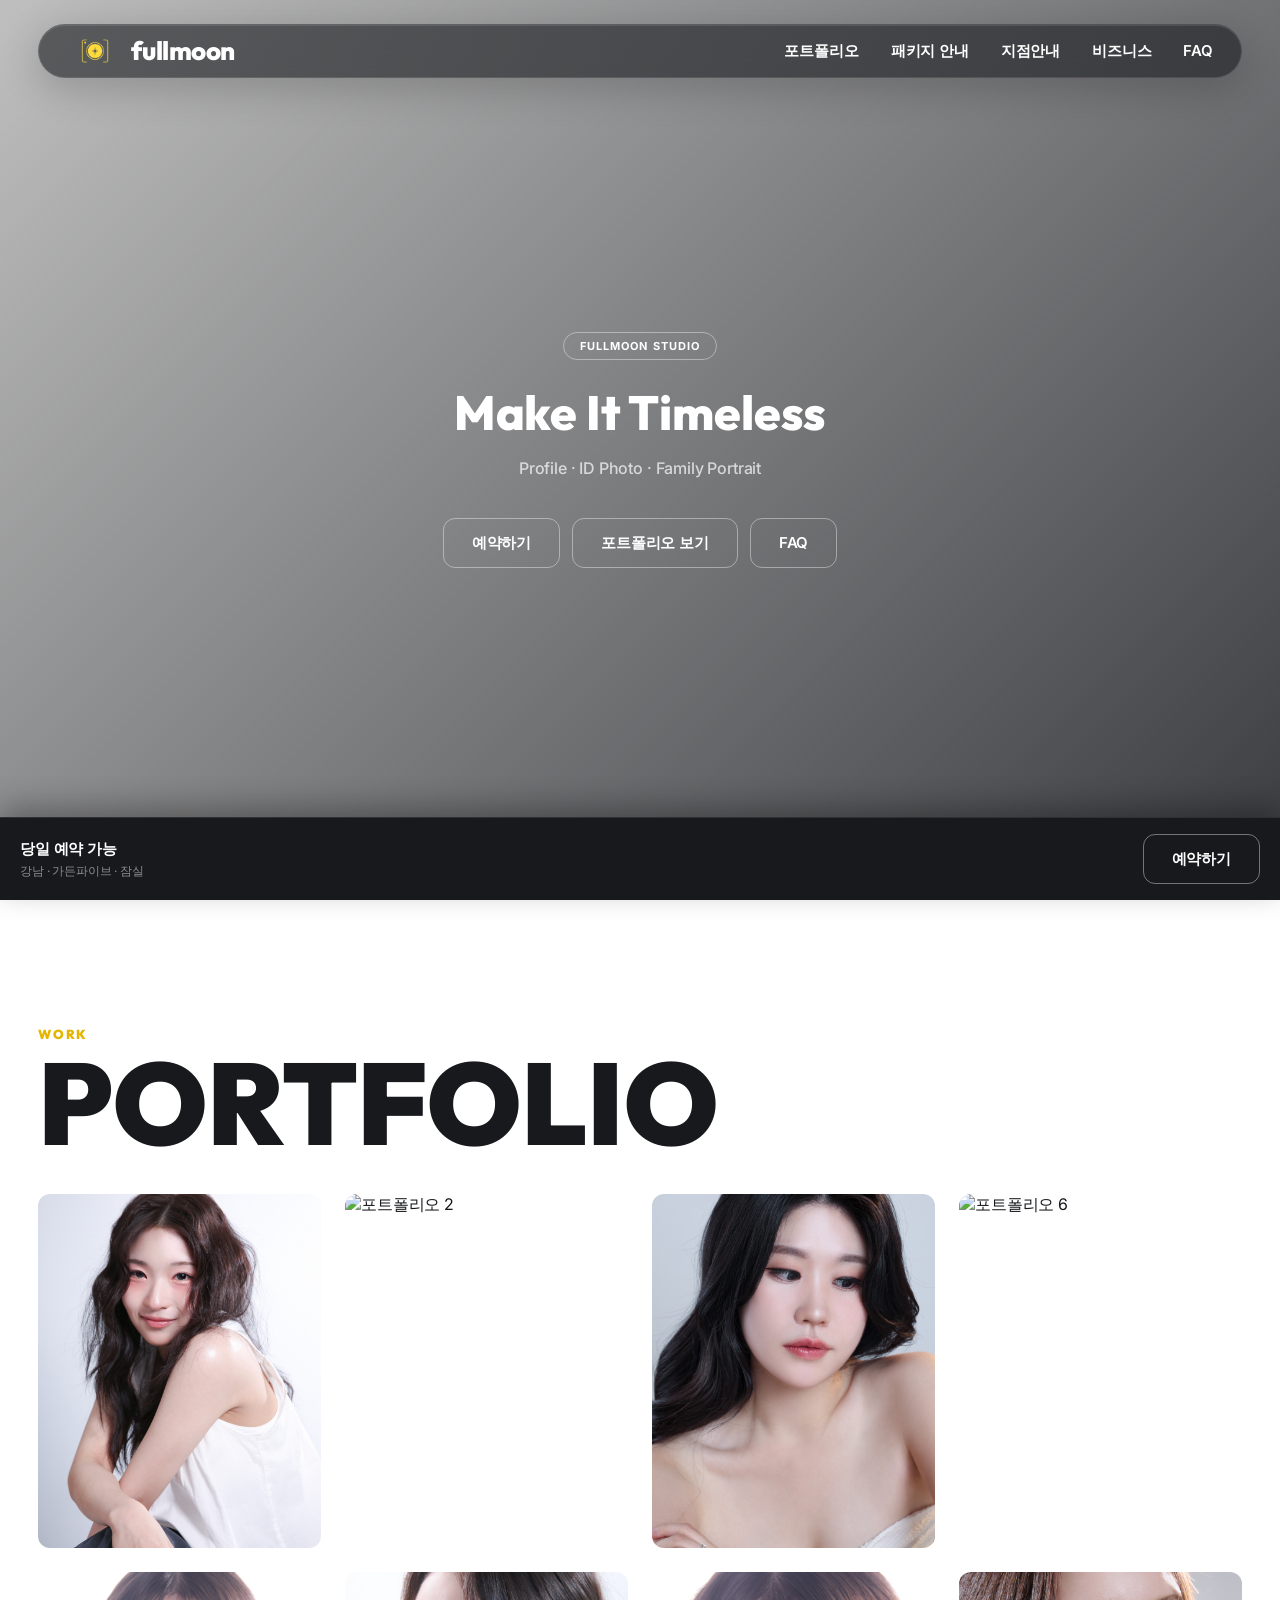
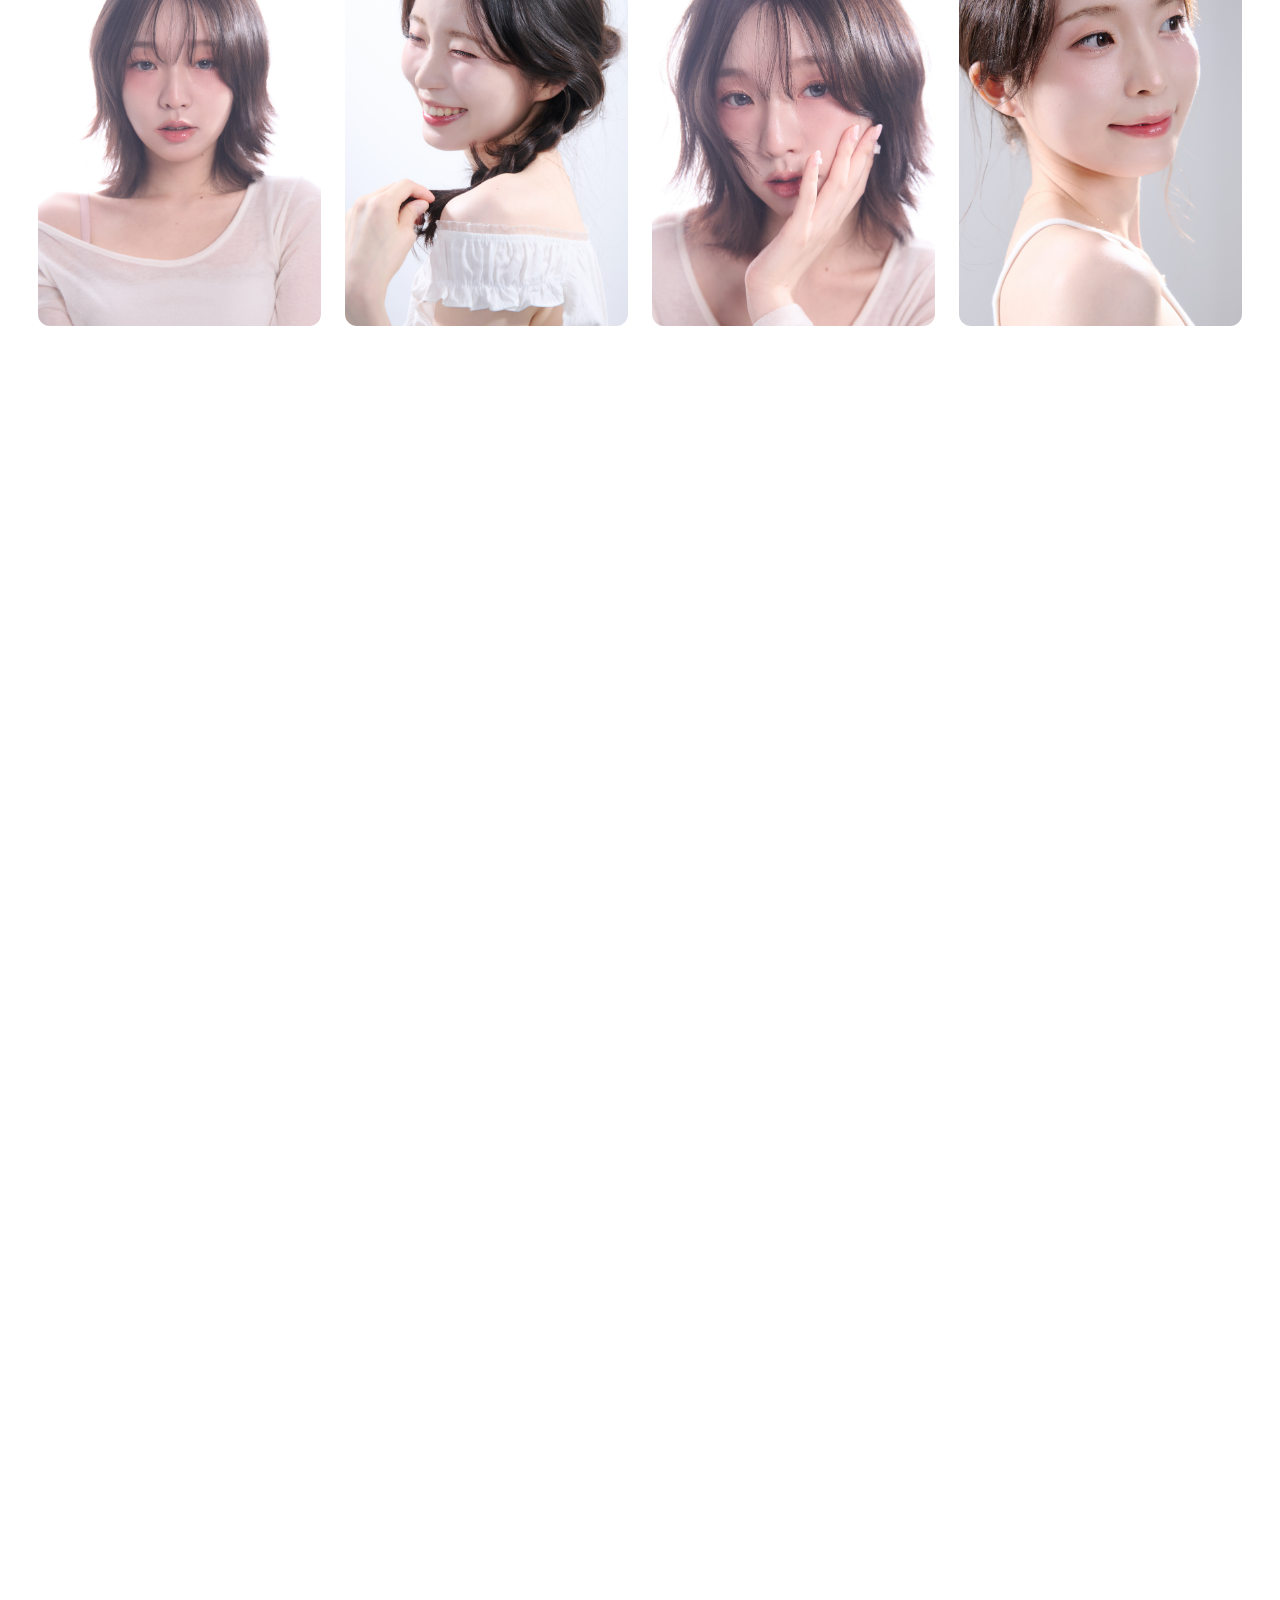
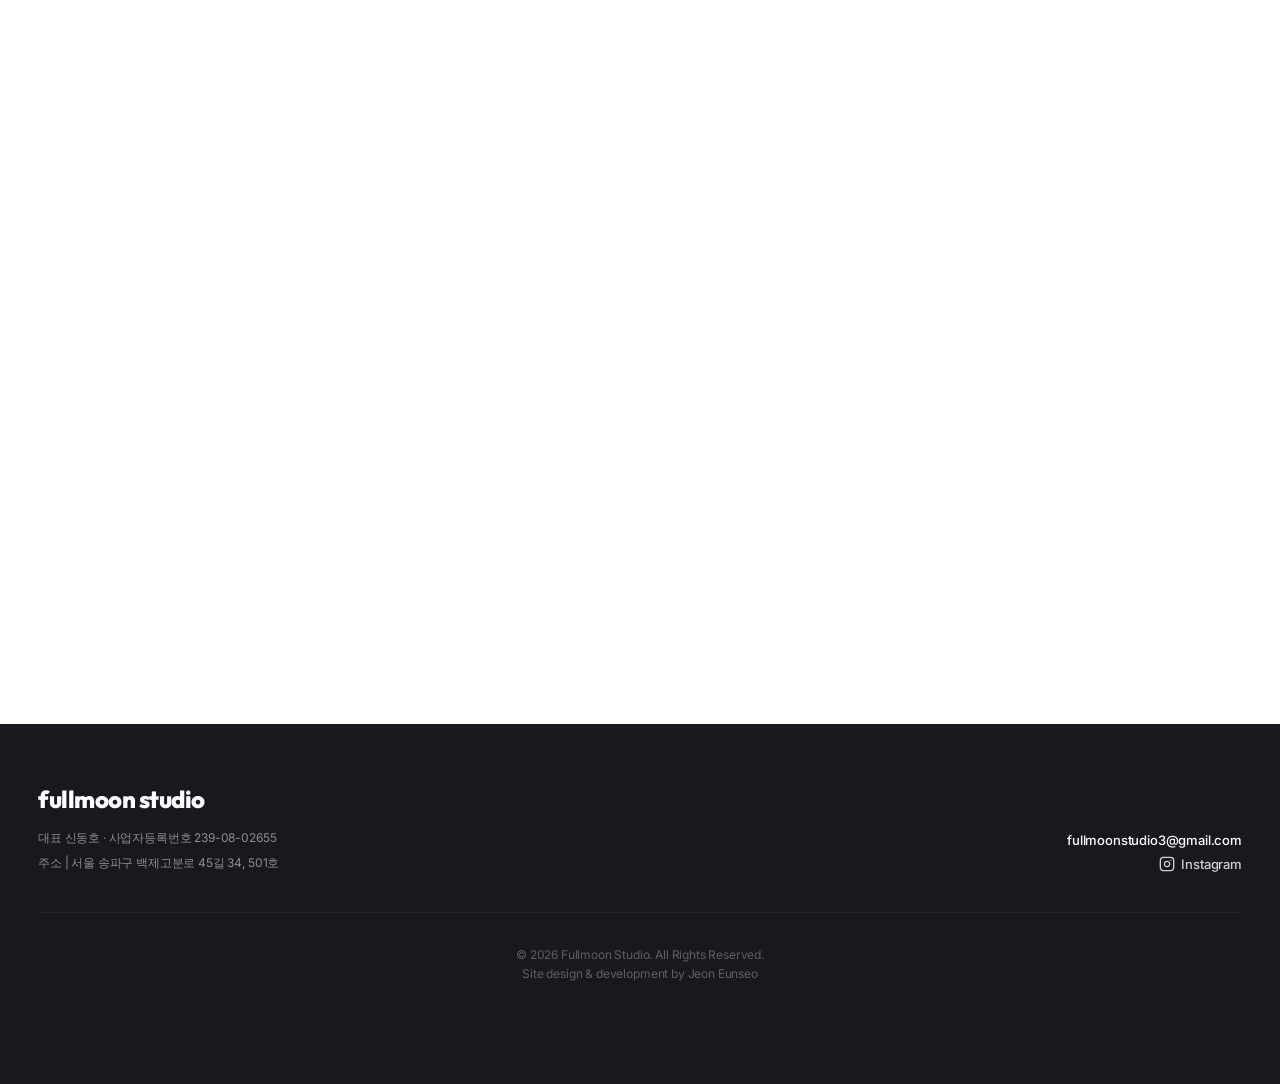
==== index.html @ bbfa7bc7 "Replace 5711 with 8644 in portfolio" ====
<!DOCTYPE html>
<html lang="ko">
<head>
  <meta charset="UTF-8">
  <meta name="viewport" content="width=device-width, initial-scale=1.0">
  <title>fullmoon studio</title>
  <meta name="description" content="프로필, 증명사진, 가족사진을 위한 fullmoon studio">
  <link rel="preconnect" href="https://fonts.googleapis.com">
  <link rel="preconnect" href="https://fonts.gstatic.com" crossorigin>
  <link href="https://fonts.googleapis.com/css2?family=Outfit:wght@300;500;800;900&family=Inter:wght@400;500;700&display=swap" rel="stylesheet">
  <link rel="preconnect" href="https://images.unsplash.com">
  <link rel="stylesheet" href="https://cdn.jsdelivr.net/npm/@tabler/icons-webfont@latest/tabler-icons.min.css">
  <link rel="stylesheet" href="styles.css">
</head>
<body>
  <header class="site-header">
    <div class="header-glass">
      <a class="logo" href="#top" aria-label="fullmoon studio 홈">
        <img class="site-logo-icon" src="logo.png" alt="Fullmoon Logo">
        fullmoon
      </a>
      <nav class="desktop-nav">
        <a href="#portfolio">포트폴리오</a>
        <a href="#packages">패키지 안내</a>
        <a href="#branches">지점안내</a>
        <a href="business.html">비즈니스</a>
        <a href="faq.html">FAQ</a>
      </nav>
      <button class="menu-button" type="button" aria-expanded="false" aria-controls="site-menu" data-menu-button>
        <span></span>
        <span></span>
      </button>
    </div>
    <nav class="mobile-menu" id="site-menu" data-menu>
      <a href="#portfolio">포트폴리오</a>
      <a href="#packages">패키지 안내</a>
      <a href="#branches">지점안내</a>
      <a href="business.html">비즈니스</a>
      <a href="faq.html">FAQ</a>
    </nav>
  </header>

  <main id="top">
    <section class="hero">
      <img src="hero.jpg" alt="풀문 스튜디오 대표 사진" class="hero-bg">
      <div class="hero-overlay"></div>
      <div class="hero-content fade-in">
        <span class="hero-badge">FULLMOON STUDIO</span>
        <h1 class="hero-title">Make It Timeless</h1>
        <p class="hero-subtitle">Profile · ID Photo · Family Portrait</p>
        <div class="hero-buttons">
          <a href="#branches" class="btn-outline">예약하기</a>
          <a href="#portfolio" class="btn-outline">포트폴리오 보기</a>
          <a href="faq.html" class="btn-outline">FAQ</a>
        </div>
      </div>
    </section>

    <section id="portfolio" class="portfolio-section">
      <div class="intro-row fade-in">
        <div>
          <p class="kicker">Work</p>
          <h2>PORTFOLIO</h2>
        </div>
      </div>
      <div class="portfolio-grid fade-in">
        <img src="8644.jpg" alt="포트폴리오 1">
        <img src="IMG_7878.JPG" alt="포트폴리오 2">
        <img src="IMG_7879.JPG" alt="포트폴리오 3">
        <img src="8171.jpg" alt="포트폴리오 6">
        <img src="8408.jpg" alt="포트폴리오 10">
        <img src="8346.jpg" alt="포트폴리오 8">
        <img src="8404.jpg" alt="포트폴리오 9">
        <img src="2612.jpg" alt="포트폴리오 7">
      </div>
    </section>

    <div id="packages" class="packages-wrapper">
      <div class="intro-row fade-in">
        <div>
          <p class="kicker">Service</p>
          <h2>PACKAGES</h2>
        </div>
      </div>

      <div class="pricing-editorial-grid">
        <!-- 증명·여권 -->
        <div class="pricing-card fade-in">
          <div class="pricing-info new-layout">
            <div class="pkg-icon">
              <i class="ti ti-id" style="font-size: 28px;"></i>
            </div>
            <div class="pricing-header">
              <h3>증명·여권</h3>
            </div>
            <p class="pricing-desc">촬영 · 셀렉 · 보정 · 출력<br>총 6장 제공</p>
            <div class="pkg-divider"></div>
            <ul class="pkg-features">
              <li><span class="pkg-feat-icon"><i class="ti ti-clock"></i></span>약 15분 소요</li>
              <li><span class="pkg-feat-icon"><i class="ti ti-photo"></i></span>6장 인화 포함</li>
              <li><span class="pkg-feat-icon"><i class="ti ti-clipboard-check"></i></span>규격 맞춤 출력</li>
            </ul>
            <div class="pricing-footer">
              <a href="#branches" class="btn-outline w-full">예약하기</a>
            </div>
          </div>
        </div>

        <!-- 프로필사진 (인기) -->
        <div class="pricing-card pricing-card--popular fade-in" style="transition-delay: 100ms;">
          <div class="pricing-info new-layout">
            <div class="pkg-icon">
              <i class="ti ti-user" style="font-size: 28px;"></i>
            </div>
            <div class="pricing-header">
              <h3>프로필사진</h3>
              <span class="badge-popular">인기</span>
            </div>
            <p class="pricing-desc">보정본 1컷<br>5×7 인화 1장 포함</p>
            <div class="pkg-divider"></div>
            <ul class="pkg-features">
              <li><span class="pkg-feat-icon"><i class="ti ti-sparkles"></i></span>전문 보정 포함</li>
              <li><span class="pkg-feat-icon"><i class="ti ti-photo"></i></span>5×7 인화 1장</li>
              <li><span class="pkg-feat-icon"><i class="ti ti-check"></i></span>직접 셀렉 가능</li>
            </ul>
            <div class="pricing-footer">
              <a href="#branches" class="btn-outline w-full">예약하기</a>
            </div>
          </div>
        </div>

        <!-- 가족사진 -->
        <div class="pricing-card fade-in" style="transition-delay: 200ms;">
          <div class="pricing-info new-layout">
            <div class="pkg-icon">
              <i class="ti ti-users" style="font-size: 28px;"></i>
            </div>
            <div class="pricing-header">
              <h3>가족사진</h3>
            </div>
            <p class="pricing-desc">자연스럽고 따뜻한 가족만의 순간<br>A2 이상 대형 출력은 전화로 문의해 주세요</p>
            <div class="pkg-divider"></div>
            <ul class="pkg-features">
              <li><span class="pkg-feat-icon"><i class="ti ti-photo"></i></span>보정본 1컷 제공</li>
              <li><span class="pkg-feat-icon"><i class="ti ti-maximize"></i></span>A2 이상 전화문의</li>
              <li><span class="pkg-feat-icon"><i class="ti ti-paw"></i></span>반려동물 동반촬영 가능</li>
            </ul>
            <div class="pricing-footer">
              <a href="#branches" class="btn-outline w-full">예약하기</a>
            </div>
          </div>
        </div>
      </div>
      <p class="packages-notice fade-in">자세한 가격은 예약 페이지에서 확인 가능합니다.</p>
    </div>

    <section class="loc-section fade-in" id="branches">
      <div class="loc-header">
        <div class="loc-title-group">
          <p class="kicker">LOCATIONS</p>
          <h2 class="loc-title">Find us</h2>
          <p class="loc-desc">서울 3개 지점에서 운영 중입니다.<br>가까운 지점을 선택하세요.</p>
        </div>

      </div>

      <div class="loc-tabs">
        <button type="button" class="loc-tab" data-target="gangnam">강남점</button>
        <button type="button" class="loc-tab" data-target="garden">가든파이브점</button>
        <button type="button" class="loc-tab active" data-target="jamsil">잠실점</button>
      </div>

      <div class="loc-content-wrapper">
        <!-- 잠실점 -->
        <div class="loc-content active" id="jamsil">
          <div class="loc-details">
            <div class="loc-name-row">
              <h3>잠실점</h3>
              <span class="badge-green">당일 예약 가능</span>
            </div>
            <dl class="loc-info-list">
              <div class="loc-info-item">
                <dt>ADDRESS</dt>
                <dd>
                  <strong>서울 송파구 백제고분로45길 34 501호</strong>
                  <span><i class="subway-icon line-9">9</i>송파나루역 1번 출구에서 445m</span>
                </dd>
              </div>
              <div class="loc-info-item">
                <dt>HOURS</dt>
                <dd>
                  <div class="hours-row"><span>평일</span> 10:00 — 19:30</div>
                  <div class="hours-row"><span>주말</span> 11:30 — 18:00</div>
                </dd>
              </div>
              <div class="loc-info-item">
                <dt>CONTACT</dt>
                <dd class="gold-text">010-2513-5927</dd>
              </div>
              <div class="loc-info-item">
                <dt>PARKING</dt>
                <dd>
                  <strong>건물 주차장 선착순 6대 가능</strong>
                  <span>만차 시 외부 주차장 이용 부탁드립니다.</span>
                  <span style="margin-top: 6px;">• 송파여성문화회관 (1시간 1,800원)<br>&nbsp;&nbsp;서울 송파구 백제고분로42길 5</span>
                  <span style="margin-top: 4px;">• 유성민영주차장 (1시간 6,000원)<br>&nbsp;&nbsp;서울 송파구 송파동 30</span>
                </dd>
              </div>
            </dl>
            <div class="loc-actions">
              <a href="https://m.place.naver.com/place/1896270365/home" target="_blank" class="btn-gold w-full">네이버 예약하기</a>
              <a href="tel:010-2513-5927" class="btn-outline-dark w-full">전화 문의</a>
            </div>
          </div>
          <div class="loc-map">
            <iframe src="https://maps.google.com/maps?q=서울 송파구 백제고분로45길 34&t=m&z=16&ie=UTF8&iwloc=&output=embed" style="position:absolute; top:0; left:0; width:100%; height:100%; border:0;" allowfullscreen="" loading="lazy"></iframe>
            <div class="map-placeholder" style="position:relative; pointer-events:none;">
              <div class="map-caption" style="pointer-events:auto;">
                <div>
                  <strong>잠실점</strong>
                  <span>서울 송파구 백제고분로45길 34 501호</span>
                </div>
                <a href="https://naver.me/52acmzB8" target="_blank" class="btn-map">네이버 지도로 보기 &rarr;</a>
              </div>
            </div>
          </div>
        </div>

        <!-- 강남점 -->
        <div class="loc-content" id="gangnam">
          <div class="loc-details">
            <div class="loc-name-row">
              <h3>강남점</h3>
              <span class="badge-green">당일 예약 가능</span>
            </div>
            <dl class="loc-info-list">
              <div class="loc-info-item">
                <dt>ADDRESS</dt>
                <dd>
                  <strong>서울 서초구 강남대로61길 10 센터프라자 305호</strong>
                  <span><i class="subway-icon line-2">2</i><i class="subway-icon line-shin">신분당</i>강남역 10번 출구에서 194m</span>
                </dd>
              </div>
              <div class="loc-info-item">
                <dt>HOURS</dt>
                <dd>
                  <div class="hours-row"><span>평일</span> 10:30 — 20:00</div>
                  <div class="hours-row"><span>토요일</span> 10:00 — 19:30</div>
                  <div class="hours-row"><span>일요일</span> 11:00 — 18:00</div>
                </dd>
              </div>
              <div class="loc-info-item">
                <dt>CONTACT</dt>
                <dd class="gold-text">010-2513-5927</dd>
              </div>
              <div class="loc-info-item">
                <dt>PARKING</dt>
                <dd>
                  <strong>주말 및 공휴일 건물 주차 가능 (무료)</strong>
                  <span>* 유동적으로 운영되나 대부분 주차 가능합니다.</span>
                  <span style="margin-top: 6px;">평일 방문 시 인근 주차장 이용 부탁드립니다.</span>
                  <span>(GT타워, Block77빌딩, 경동주차장 등)</span>
                  <span style="margin-top: 6px; color: #caa066;">※ 가족사진 촬영 시 주차비 5,000원 지원</span>
                  <span>※ 그 외 촬영은 평일 주차비 지원 불가</span>
                </dd>
              </div>
            </dl>
            <div class="loc-actions">
              <a href="https://m.place.naver.com/place/20550631/home" target="_blank" class="btn-gold w-full">네이버 예약하기</a>
              <a href="tel:010-2513-5927" class="btn-outline-dark w-full">전화 문의</a>
            </div>
          </div>
          <div class="loc-map">
            <iframe src="https://maps.google.com/maps?q=서울 서초구 강남대로61길 10&t=m&z=16&ie=UTF8&iwloc=&output=embed" style="position:absolute; top:0; left:0; width:100%; height:100%; border:0;" allowfullscreen="" loading="lazy"></iframe>
            <div class="map-placeholder" style="position:relative; pointer-events:none;">
              <div class="map-caption" style="pointer-events:auto;">
                <div>
                  <strong>강남점</strong>
                  <span>서울 서초구 강남대로61길 10</span>
                </div>
                <a href="https://map.naver.com/v5/search/서울%20서초구%20강남대로61길%2010" target="_blank" class="btn-map">네이버 지도로 보기 &rarr;</a>
              </div>
            </div>
          </div>
        </div>

        <!-- 가든파이브점 -->
        <div class="loc-content" id="garden">
          <div class="loc-details">
            <div class="loc-name-row">
              <h3>가든파이브점</h3>
              <span class="badge-green">당일 예약 가능</span>
            </div>
            <dl class="loc-info-list">
              <div class="loc-info-item">
                <dt>ADDRESS</dt>
                <dd>
                  <strong>서울 송파구 충민로 66 NC백화점 패션관 8층 F-8064</strong>
                  <span><i class="subway-icon line-8">8</i>장지역 4번 출구에서 20m</span>
                </dd>
              </div>
              <div class="loc-info-item">
                <dt>HOURS</dt>
                <dd>
                  <div class="hours-row"><span>평일</span> 10:00 — 19:00</div>
                  <div class="hours-row"><span>토요일</span> 11:20 — 19:00</div>
                  <div class="hours-row"><span>일요일</span> 11:00 — 18:00</div>
                </dd>
              </div>
              <div class="loc-info-item">
                <dt>CONTACT</dt>
                <dd class="gold-text">010-2513-5927</dd>
              </div>
              <div class="loc-info-item">
                <dt>PARKING</dt>
                <dd>
                  <strong>가든파이브 지하주차장 이용</strong>
                </dd>
              </div>
            </dl>
            <div class="loc-actions">
              <a href="https://m.place.naver.com/place/2096083513/home" target="_blank" class="btn-gold w-full">네이버 예약하기</a>
              <a href="tel:010-2513-5927" class="btn-outline-dark w-full">전화 문의</a>
            </div>
          </div>
          <div class="loc-map">
            <iframe src="https://maps.google.com/maps?q=서울 송파구 충민로 66&t=m&z=16&ie=UTF8&iwloc=&output=embed" style="position:absolute; top:0; left:0; width:100%; height:100%; border:0;" allowfullscreen="" loading="lazy"></iframe>
            <div class="map-placeholder" style="position:relative; pointer-events:none;">
              <div class="map-caption" style="pointer-events:auto;">
                <div>
                  <strong>가든파이브점</strong>
                  <span>서울 송파구 충민로 66 NC백화점</span>
                </div>
                <a href="https://naver.me/xZKjnFqF" target="_blank" class="btn-map">네이버 지도로 보기 &rarr;</a>
              </div>
            </div>
          </div>
        </div>
      </div>
    </section>
  </main>

  <footer class="footer">
    <div class="footer-main">
      <div class="footer-info">
        <div class="footer-brand">
          fullmoon studio
        </div>
        <p class="footer-detail">대표 신동호 · 사업자등록번호 239-08-02655</p>
        <p class="footer-detail">주소 | 서울 송파구 백제고분로 45길 34, 501호</p>
      </div>
      <div class="footer-contact">
        <p>fullmoonstudio3@gmail.com</p>
        <a href="https://www.instagram.com/fullmoonstudio_jamsil/" target="_blank" rel="noopener noreferrer" class="footer-social">
          <svg viewBox="0 0 24 24" fill="none" stroke="currentColor" stroke-width="2" stroke-linecap="round" stroke-linejoin="round" class="icon-instagram">
            <rect x="2" y="2" width="20" height="20" rx="5" ry="5"></rect>
            <path d="M16 11.37A4 4 0 1 1 12.63 8 4 4 0 0 1 16 11.37z"></path>
            <line x1="17.5" y1="6.5" x2="17.51" y2="6.5"></line>
          </svg>
          Instagram
        </a>
      </div>
    </div>
    <div class="footer-copyright">
      © 2026 Fullmoon Studio. All Rights Reserved.<br>
      Site design & development by Jeon Eunseo
    </div>
  </footer>

  <div class="mobile-cta-bar">
    <div class="mobile-cta-text">
      <strong>당일 예약 가능</strong>
      <span>강남 · 가든파이브 · 잠실</span>
    </div>
    <a href="#branches" class="btn-outline btn-small">예약하기</a>
  </div>

  <!-- Portfolio Lightbox -->
  <div class="lightbox" id="lightbox">
    <button class="lightbox-close" id="lightbox-close" aria-label="Close Lightbox">&times;</button>
    <div class="lightbox-content">
      <img src="" alt="Portfolio Full View" id="lightbox-img">
    </div>
  </div>

  <script src="script.js"></script>
</body>
</html>
---- styles.css ----
:root {
  --white: #ffffff;
  --ink: #17191d;
  --soft: #f4f4f2;
  --pale: #f7f7f5;
  --muted: #767676;
  --line: #e7e7e3;
  --moon: #ffd43b;
  --moon-deep: #e4b600;
}

* {
  box-sizing: border-box;
}

html {
  scroll-behavior: smooth;
}

body {
  margin: 0;
  background: var(--white);
  color: var(--ink);
  font-family: 'Inter', "Pretendard", "Apple SD Gothic Neo", "Segoe UI", sans-serif;
  letter-spacing: -0.01em;
}

h1, h2, h3, .logo, .hero-ghost, .kicker, .price-strip strong {
  font-family: 'Outfit', sans-serif;
}

a {
  color: inherit;
  text-decoration: none;
}

img {
  display: block;
  width: 100%;
  height: 100%;
  object-fit: cover;
}

.site-header {
  position: fixed;
  top: 24px;
  left: 0;
  z-index: 50;
  width: 100%;
  padding: 0 38px;
  pointer-events: none;
  display: flex;
  justify-content: center;
}

.header-glass {
  pointer-events: auto;
  display: flex;
  align-items: center;
  justify-content: space-between;
  width: 100%;
  max-width: 1400px;
  height: 54px;
  padding: 0 28px;
  background: rgba(23, 25, 29, 0.6);
  backdrop-filter: blur(24px);
  -webkit-backdrop-filter: blur(24px);
  border-radius: 100px;
  box-shadow: 0 10px 40px rgba(0, 0, 0, 0.2), inset 0 1px 0 rgba(255, 255, 255, 0.1);
  border: 1px solid rgba(255, 255, 255, 0.1);
  color: var(--white);
  transition: transform 0.3s ease;
}

.logo {
  position: relative;
  font-size: 26px;
  font-weight: 800;
  line-height: 1;
  letter-spacing: -0.02em;
  text-transform: lowercase;
  display: flex;
  align-items: center;
  gap: 8px;
}

.site-logo-icon {
  width: 56px;
  height: 56px;
  color: var(--moon);
  flex-shrink: 0;
  object-fit: contain;
}

.desktop-nav {
  display: flex;
  gap: 32px;
}

.desktop-nav a {
  font-size: 15px;
  font-weight: 600;
  color: var(--white);
  transition: opacity 0.2s;
}

.desktop-nav a:hover {
  opacity: 0.5;
}

.menu-button {
  display: none;
  gap: 5px;
  width: 32px;
  padding: 0;
  background: transparent;
  border: 0;
  cursor: pointer;
}

.menu-button span {
  display: block;
  width: 100%;
  height: 2px;
  background: var(--white);
  transition: 0.3s ease;
}

.mobile-menu {
  position: fixed;
  top: 82px;
  right: 38px;
  display: grid;
  gap: 8px;
  min-width: 220px;
  padding: 24px;
  background: rgba(255, 255, 255, 0.85);
  border: 1px solid rgba(255, 255, 255, 0.6);
  border-radius: 24px;
  box-shadow: 0 20px 40px rgba(0, 0, 0, 0.1);
  opacity: 0;
  transform: translateY(-10px) scale(0.98);
  visibility: hidden;
  backdrop-filter: blur(24px);
  -webkit-backdrop-filter: blur(24px);
  transition: 0.3s cubic-bezier(0.2, 0, 0, 1);
  pointer-events: auto;
  z-index: 40;
}

.mobile-menu.is-open {
  opacity: 1;
  transform: translateY(0) scale(1);
  visibility: visible;
}

.mobile-menu a {
  padding: 12px 8px;
  font-size: 17px;
  font-weight: 700;
  color: var(--ink);
  border-bottom: 1px solid rgba(0, 0, 0, 0.04);
}

.mobile-menu a:last-child {
  border-bottom: none;
}



.mobile-cta-bar {
  position: fixed;
  bottom: 0;
  left: 0;
  width: 100%;
  background: var(--ink);
  border-top: 1px solid rgba(255, 255, 255, 0.1);
  padding: 16px 20px;
  display: flex;
  justify-content: space-between;
  align-items: center;
  z-index: 100;
  box-shadow: 0 -10px 30px rgba(0, 0, 0, 0.3);
}

.mobile-cta-text {
  display: flex;
  flex-direction: column;
  gap: 4px;
}

.mobile-cta-text strong {
  color: var(--white);
  font-size: 15px;
  font-weight: 700;
}

.mobile-cta-text span {
  color: rgba(255, 255, 255, 0.5);
  font-size: 12px;
}

.btn-small {
  padding: 10px 20px;
  font-size: 14px;
  border-radius: 8px;
}

.hero {
  position: relative;
  display: grid;
  align-items: center;
  min-height: 100vh;
  padding: 120px 38px;
  overflow: hidden;
}

.hero-bg {
  position: absolute;
  top: 0;
  left: 0;
  width: 100%;
  height: 100%;
  object-fit: cover;
  object-position: center 40%;
  z-index: -2;
  transform: scale(1.05);
  animation: slowZoom 24s ease-in-out infinite alternate;
  will-change: transform;
  -webkit-backface-visibility: hidden;
  backface-visibility: hidden;
}

@keyframes slowZoom {
  0% { transform: scale(1.02); }
  100% { transform: scale(1.08); }
}

.hero-overlay {
  position: absolute;
  top: 0;
  left: 0;
  width: 100%;
  height: 100%;
  background: linear-gradient(135deg, rgba(0, 0, 0, 0.25) 0%, rgba(23, 25, 29, 0.85) 100%);
  z-index: -1;
}

.hero-content {
  position: relative;
  z-index: 1;
  display: flex;
  flex-direction: column;
  align-items: center;
  text-align: center;
  gap: 16px;
  width: 100%;
}

.hero-badge {
  display: inline-block;
  padding: 6px 16px;
  border: 1px solid rgba(255, 255, 255, 0.4);
  border-radius: 100px;
  color: var(--white);
  font-size: 11px;
  font-weight: 700;
  letter-spacing: 0.1em;
  text-transform: uppercase;
  margin-bottom: 8px;
}

.hero-title {
  color: var(--white);
  font-size: clamp(32px, 5vw, 48px);
  font-weight: 800;
  margin: 0;
  line-height: 1.2;
}

.hero-subtitle {
  color: rgba(255, 255, 255, 0.7);
  font-size: clamp(14px, 2vw, 16px);
  font-weight: 500;
  margin: 0;
}

.hero-buttons {
  display: flex;
  gap: 12px;
  margin-top: 24px;
}

.btn-outline {
  display: inline-flex;
  align-items: center;
  justify-content: center;
  padding: 14px 28px;
  color: var(--white);
  font-size: 15px;
  font-weight: 600;
  border: 1px solid rgba(255, 255, 255, 0.4);
  border-radius: 12px;
  text-decoration: none;
  transition: all 0.3s ease;
  background: transparent;
  white-space: nowrap;
}

.btn-outline:hover {
  background: rgba(255, 255, 255, 0.1);
  border-color: var(--white);
}

.intro-row {
  display: grid;
  grid-template-columns: minmax(0, 1fr) auto;
  gap: 30px;
  align-items: end;
  padding: 126px 38px 44px;
}

.intro-row.split {
  grid-template-columns: auto minmax(0, 1fr);
}

.intro-row.split div {
  text-align: right;
}

.kicker {
  margin: 0 0 14px;
  color: var(--moon-deep);
  font-size: 13px;
  font-weight: 950;
  letter-spacing: 0.14em;
  text-transform: uppercase;
}

.intro-row h1,
.intro-row h2,
.intro-row h3 {
  margin: 0;
  font-size: clamp(44px, 9vw, 140px);
  font-weight: 950;
  line-height: 0.82;
}

#portfolio, #packages, #branches {
  scroll-margin-top: 100px;
}

.portfolio-grid {
  display: grid;
  grid-template-columns: repeat(4, 1fr);
  gap: 24px;
  padding: 0 38px 80px;
}

.portfolio-grid img {
  width: 100%;
  aspect-ratio: 4 / 5;
  object-fit: cover;
  border-radius: 12px;
  transition: transform 0.4s cubic-bezier(0.165, 0.84, 0.44, 1);
  cursor: pointer;
}

.portfolio-grid img:hover {
  transform: translateY(-8px);
}

.intro-row a {
  margin-bottom: 8px;
  font-size: clamp(24px, 3.6vw, 50px);
  font-weight: 900;
  text-decoration: underline;
  text-underline-offset: 6px;
}

.packages-wrapper {
  padding-bottom: 80px;
}

.pricing-editorial-grid {
  display: grid;
  grid-template-columns: repeat(3, 1fr);
  gap: 24px;
  padding: 40px 38px 0;
  align-items: stretch;
}

.pricing-card {
  background: var(--ink);
  color: var(--white);
  border-radius: 16px;
  overflow: hidden;
  position: relative;
  border: 1px solid rgba(255, 255, 255, 0.08);
  transition: all 0.4s ease;
  box-shadow: 0 10px 40px rgba(0, 0, 0, 0.1);
}

.pricing-card:hover {
  transform: translateY(-6px);
  border-color: rgba(255, 255, 255, 0.2);
  box-shadow: 0 15px 50px rgba(0, 0, 0, 0.15);
}

.pricing-card--popular {
  border-color: var(--moon);
}

.pricing-card--popular:hover {
  border-color: var(--moon);
  box-shadow: 0 12px 40px rgba(202, 160, 102, 0.15);
}

.pricing-info.new-layout {
  display: flex;
  flex-direction: column;
  gap: 0;
  padding: 32px 28px;
  height: 100%;
}

.pkg-icon {
  margin-bottom: 20px;
  color: rgba(255, 255, 255, 0.4);
}

.pricing-card--popular .pkg-icon {
  color: var(--moon);
}

.pricing-header {
  display: flex;
  flex-direction: row;
  align-items: center;
  gap: 10px;
  margin-bottom: 12px;
}

.badge-popular {
  display: inline-flex;
  align-items: center;
  padding: 3px 10px;
  border-radius: 6px;
  background: rgba(202, 160, 102, 0.15);
  color: var(--moon);
  font-size: 12px;
  font-weight: 700;
  letter-spacing: 0.02em;
}

.pricing-info h3 {
  font-size: 22px;
  font-weight: 800;
  margin: 0;
  color: var(--white);
}

.pricing-desc {
  font-size: 14px;
  line-height: 1.7;
  color: rgba(255, 255, 255, 0.5);
  margin: 0 0 0 0;
}

.pkg-divider {
  width: 100%;
  height: 1px;
  background: rgba(255, 255, 255, 0.06);
  margin: 24px 0;
}

.pkg-features {
  list-style: none;
  padding: 0;
  margin: 0 0 28px 0;
  display: flex;
  flex-direction: column;
  gap: 12px;
}

.pkg-features li {
  display: flex;
  align-items: center;
  gap: 10px;
  font-size: 14px;
  color: rgba(255, 255, 255, 0.65);
  font-weight: 500;
}

.pkg-feat-icon {
  flex-shrink: 0;
  width: 20px;
  text-align: center;
  font-size: 18px;
  display: inline-flex;
  align-items: center;
  justify-content: center;
}

.pricing-footer {
  margin-top: auto;
}

.w-full {
  width: 100%;
}

.packages-notice {
  text-align: center;
  color: var(--muted);
  font-size: 14px;
  margin-top: 32px;
  font-weight: 500;
}

/* LOCATIONS SECTION */
.loc-section {
  padding: 100px 38px 0;
  display: flex;
  flex-direction: column;
  background: var(--ink);
  color: var(--white);
}

.loc-header {
  display: flex;
  justify-content: space-between;
  align-items: flex-end;
  margin-bottom: 40px;
}

.loc-title {
  font-family: 'Outfit', sans-serif;
  font-size: clamp(48px, 8vw, 84px);
  font-weight: 700;
  margin: 0 0 16px;
  line-height: 1;
}

.loc-title em {
  font-style: italic;
  font-weight: 400;
  color: var(--moon);
}

.loc-desc {
  color: rgba(255, 255, 255, 0.6);
  font-size: 15px;
  line-height: 1.6;
  margin: 0;
}

.loc-stats {
  display: flex;
  gap: 32px;
}

.loc-stat {
  text-align: right;
}

.loc-stat strong {
  display: block;
  font-size: 42px;
  font-weight: 800;
  line-height: 1;
  margin-bottom: 4px;
}

.loc-stat span {
  font-size: 11px;
  color: rgba(255, 255, 255, 0.5);
  letter-spacing: 0.1em;
}

.loc-tabs {
  display: flex;
  gap: 32px;
  border-bottom: 1px solid rgba(255, 255, 255, 0.1);
  margin-bottom: 40px;
}

.loc-tab {
  background: none;
  border: none;
  cursor: pointer;
  padding: 16px 0;
  font-size: 15px;
  font-weight: 600;
  color: rgba(255, 255, 255, 0.5);
  position: relative;
  transition: color 0.3s ease;
}

.loc-tab:hover, .footer-social:hover {
  color: var(--white);
}

.footer-copyright {
  text-align: center;
  color: rgba(255, 255, 255, 0.3);
  font-size: 12px;
  line-height: 1.6;
  font-weight: 400;
  padding-bottom: 60px; /* space for mobile CTA */
}

.loc-tab.active::after {
  content: '';
  position: absolute;
  bottom: -1px;
  left: 0;
  width: 100%;
  height: 2px;
  background: var(--white);
}

.loc-content {
  display: none;
  grid-template-columns: 1fr 1.2fr;
  gap: 60px;
  margin-bottom: 32px;
}

.loc-content.active {
  display: grid;
  animation: fadeIn 0.4s ease;
}

@keyframes fadeIn {
  from { opacity: 0; transform: translateY(10px); }
  to { opacity: 1; transform: translateY(0); }
}

.loc-details {
  display: flex;
  flex-direction: column;
}

.loc-name-row {
  display: flex;
  align-items: center;
  gap: 16px;
  margin-bottom: 40px;
}

.loc-name-row h3 {
  font-size: 32px;
  font-weight: 800;
  margin: 0;
}

.badge-green {
  background: rgba(34, 197, 94, 0.15);
  color: #4ade80;
  border: 1px solid rgba(74, 222, 128, 0.3);
  padding: 4px 10px;
  border-radius: 4px;
  font-size: 12px;
  font-weight: 600;
  white-space: nowrap;
}

.loc-info-list {
  display: flex;
  flex-direction: column;
  gap: 24px;
  margin: 0 0 40px;
}

.loc-info-item {
  display: grid;
  grid-template-columns: 100px 1fr;
  padding-bottom: 24px;
  border-bottom: 1px solid rgba(255, 255, 255, 0.05);
}

.loc-info-item dt {
  font-size: 11px;
  font-weight: 700;
  color: rgba(255, 255, 255, 0.4);
  letter-spacing: 0.1em;
  padding-top: 2px;
}

.loc-info-item dd {
  margin: 0;
  font-size: 14px;
  line-height: 1.6;
}

.loc-info-item dd strong {
  display: block;
  color: var(--white);
  font-weight: 600;
  margin-bottom: 4px;
}

.loc-info-item dd span {
  display: block;
  color: rgba(255, 255, 255, 0.5);
  font-size: 13px;
}

.subway-icon {
  display: inline-flex;
  align-items: center;
  justify-content: center;
  width: 18px;
  height: 18px;
  border-radius: 50%;
  color: #fff;
  font-size: 11px;
  font-weight: 800;
  margin-right: 4px;
  font-style: normal;
  vertical-align: text-top;
}
.subway-icon.line-9 { background-color: #CAA066; }
.subway-icon.line-8 { background-color: #E6186C; }
.subway-icon.line-2 { background-color: #00A84D; }
.subway-icon.line-shin { background-color: #D4003B; font-size: 9px; width: auto; padding: 0 5px; border-radius: 9px; letter-spacing: -0.5px; }

.hours-row {
  display: flex;
  gap: 16px;
  margin-bottom: 4px;
  color: var(--white);
}

.hours-row span {
  color: rgba(255, 255, 255, 0.5);
  width: 40px;
  display: inline-block;
}

.gold-text {
  color: #CBA474 !important;
  font-size: 18px !important;
  font-weight: 600;
}

.loc-actions {
  display: flex;
  gap: 16px;
}

.btn-gold {
  background: #B48B5D;
  color: #000;
  border: 1px solid #B48B5D;
  display: flex;
  justify-content: center;
  align-items: center;
  height: 48px;
  font-size: 14px;
  font-weight: 600;
  text-decoration: none;
  border-radius: 4px;
  transition: all 0.3s;
}

.btn-gold:hover {
  background: #cba474;
}

.btn-outline-dark {
  background: transparent;
  color: var(--white);
  border: 1px solid rgba(255, 255, 255, 0.2);
  display: flex;
  justify-content: center;
  align-items: center;
  height: 48px;
  font-size: 14px;
  font-weight: 600;
  text-decoration: none;
  border-radius: 4px;
  transition: all 0.3s;
}

.btn-outline-dark:hover {
  background: rgba(255, 255, 255, 0.1);
}

.loc-map {
  background: #1A1A1A;
  border-radius: 8px;
  overflow: hidden;
  position: relative;
  min-height: 400px;
}

.map-placeholder {
  width: 100%;
  height: 100%;
  display: flex;
  align-items: flex-end;
  padding: 24px;
  background: linear-gradient(to top, rgba(0,0,0,0.8), transparent 40%);
}

.map-caption {
  width: 100%;
  display: flex;
  justify-content: space-between;
  align-items: center;
}

.map-caption strong {
  display: block;
  font-size: 20px;
  margin-bottom: 4px;
}

.map-caption span {
  font-size: 13px;
  color: rgba(255, 255, 255, 0.6);
}

.btn-map {
  padding: 8px 16px;
  border: 1px solid rgba(255, 255, 255, 0.2);
  border-radius: 4px;
  color: var(--white);
  font-size: 12px;
  text-decoration: none;
  white-space: nowrap;
}

.loc-transport {
  display: flex;
  gap: 40px;
  padding: 32px 0;
  border-top: 1px solid rgba(255, 255, 255, 0.05);
  border-bottom: 1px solid rgba(255, 255, 255, 0.05);
  margin-bottom: 40px;
}

.transport-item {
  display: flex;
  align-items: center;
  gap: 12px;
}

.transport-icon {
  width: 40px;
  height: 40px;
  background: rgba(255, 255, 255, 0.05);
  border-radius: 50%;
  display: flex;
  justify-content: center;
  align-items: center;
  font-size: 18px;
}

.transport-text strong {
  display: block;
  font-size: 14px;
  margin-bottom: 2px;
}

.transport-text span {
  font-size: 12px;
  color: rgba(255, 255, 255, 0.5);
}

.loc-cards {
  display: grid;
  grid-template-columns: repeat(3, 1fr);
  gap: 24px;
  padding-bottom: 80px;
}

.loc-card {
  background: #111;
  border: 1px solid rgba(255, 255, 255, 0.05);
  padding: 32px 24px;
  border-radius: 8px;
  transition: all 0.3s;
}

.loc-card.active {
  border-color: #B48B5D;
}

.loc-card h4 {
  font-size: 20px;
  margin: 0 0 8px;
}

.loc-card p {
  font-size: 13px;
  color: rgba(255, 255, 255, 0.5);
  margin: 0 0 16px;
}

.loc-card .hours {
  color: rgba(255, 255, 255, 0.7);
}

.footer {
  display: flex;
  flex-direction: column;
  padding: 60px 38px 40px;
  color: var(--white);
  background: var(--ink);
  font-size: 13px;
  font-weight: 500;
}

.footer-main {
  display: flex;
  justify-content: space-between;
  align-items: flex-end;
  gap: 20px;
  padding-bottom: 40px;
  border-bottom: 1px solid rgba(255, 255, 255, 0.05);
  margin-bottom: 32px;
}

.footer-info {
  display: flex;
  flex-direction: column;
  gap: 8px;
}

.footer-brand {
  display: flex;
  align-items: center;
  gap: 8px;
  font-family: 'Outfit', sans-serif;
  font-size: 24px;
  font-weight: 800;
  letter-spacing: -0.02em;
  text-transform: lowercase;
  margin-bottom: 8px;
}

.footer-brand .site-logo-icon {
  width: 28px;
  height: 28px;
  margin-right: 4px;
}

.footer-detail {
  font-weight: 400;
  color: rgba(255, 255, 255, 0.5);
  font-size: 12px;
}

.footer-contact {
  display: flex;
  flex-direction: column;
  gap: 8px;
  align-items: flex-end;
}

.footer-social {
  display: flex;
  align-items: center;
  gap: 6px;
  font-weight: 500;
  text-decoration: none;
  opacity: 0.8;
  transition: all 0.3s ease;
}

.footer-social:hover {
  opacity: 1;
  color: var(--moon);
}

.icon-instagram {
  width: 16px;
  height: 16px;
}

.footer p {
  margin: 0;
}

@media (max-width: 900px) {
  .pricing-editorial-grid {
    grid-template-columns: repeat(2, 1fr);
  }

  .intro-row,
  .intro-row.split {
    grid-template-columns: 1fr;
  }

  .intro-row.split div {
    text-align: left;
  }
}

@media (max-width: 640px) {
  .site-header {
    top: 16px;
    padding: 0 16px;
  }

  .desktop-nav {
    display: none;
  }

  .menu-button {
    display: grid;
  }

  .mobile-menu {
    top: 72px;
    right: 16px;
    left: 16px;
  }

  .mobile-cta-bar {
    padding-bottom: env(safe-area-inset-bottom, 16px);
  }

  .hero {
    padding: 96px 20px;
  }

  .hero-bg {
    animation: none;
    transform: scale(1);
    object-position: center center;
  }

  .hero-buttons {
    flex-direction: column;
    width: 100%;
  }

  .hero-buttons .btn-outline {
    width: 100%;
  }

  .intro-row {
    padding: 86px 20px 28px;
  }

  .intro-row h1,
  .intro-row h2 {
    font-size: 54px;
  }

  .intro-row a {
    font-size: 25px;
  }

  .portfolio-grid {
    grid-template-columns: repeat(2, 1fr);
    gap: 12px;
    padding: 0 20px 40px;
  }

  .pricing-editorial-grid {
    grid-template-columns: 1fr;
    padding: 20px 20px 0;
  }

  .loc-section {
    padding: 60px 20px 0;
  }

  .loc-header {
    flex-direction: column;
    align-items: flex-start;
    gap: 32px;
  }

  .loc-tabs {
    gap: 16px;
    overflow-x: auto;
    padding-bottom: 8px;
    -webkit-overflow-scrolling: touch;
  }

  .loc-tabs::-webkit-scrollbar {
    display: none;
  }

  .loc-content {
    grid-template-columns: 1fr;
    gap: 40px;
  }

  .loc-info-item {
    grid-template-columns: 80px 1fr;
  }

  .loc-map {
    min-height: 280px;
  }

  .map-caption {
    flex-direction: column;
    align-items: stretch;
    gap: 12px;
  }

  .btn-map {
    text-align: center;
  }

  .loc-transport {
    flex-direction: column;
    gap: 24px;
  }

  .loc-cards {
    grid-template-columns: 1fr;
  }

  .footer {
    padding: 40px 20px 80px;
  }

  .footer-main {
    flex-direction: column;
    align-items: flex-start;
    gap: 32px;
  }

  .footer-contact {
    align-items: flex-start;
  }

  .footer-copyright {
    text-align: left;
  }
}

/* Portfolio Lightbox */
.lightbox {
  position: fixed;
  top: 0;
  left: 0;
  width: 100%;
  height: 100%;
  background: rgba(10, 10, 10, 0.95);
  display: flex;
  justify-content: center;
  align-items: center;
  z-index: 9999;
  opacity: 0;
  pointer-events: none;
  transition: opacity 0.3s ease;
  backdrop-filter: blur(10px);
  -webkit-backdrop-filter: blur(10px);
}

.lightbox.active {
  opacity: 1;
  pointer-events: auto;
}

.lightbox-content {
  position: relative;
  max-width: 90%;
  max-height: 90vh;
  display: flex;
  justify-content: center;
  align-items: center;
}

.lightbox-content img {
  width: auto;
  height: auto;
  max-width: 100%;
  max-height: 90vh;
  object-fit: contain;
  border-radius: 4px;
  box-shadow: 0 20px 40px rgba(0, 0, 0, 0.6);
  transform: scale(0.95);
  transition: transform 0.4s cubic-bezier(0.2, 0, 0, 1);
}

.lightbox.active .lightbox-content img {
  transform: scale(1);
}

.lightbox-close {
  position: absolute;
  top: 24px;
  right: 24px;
  background: none;
  border: none;
  color: rgba(255, 255, 255, 0.5);
  font-size: 40px;
  cursor: pointer;
  z-index: 10000;
  line-height: 1;
  width: 48px;
  height: 48px;
  display: flex;
  align-items: center;
  justify-content: center;
  transition: color 0.3s ease;
}

.lightbox-close:hover {
  color: var(--white);
}

/* Scroll Animation (Fade In) */
.fade-in {
  opacity: 0;
  transform: translateY(30px);
  transition: opacity 0.8s cubic-bezier(0.2, 0, 0, 1), transform 0.8s cubic-bezier(0.2, 0, 0, 1);
  will-change: opacity, transform;
}

.fade-in.is-visible {
  opacity: 1;
  transform: translateY(0);
}

/* FAQ Accordion Styles (Shared) */
.faq-list {
  max-width: 720px;
  margin: 0 auto;
  display: flex;
  flex-direction: column;
  gap: 0;
}

.faq-item {
  border-top: 1px solid rgba(255, 255, 255, 0.08);
}

.faq-item:last-child {
  border-bottom: 1px solid rgba(255, 255, 255, 0.08);
}

.faq-question {
  width: 100%;
  background: none;
  border: none;
  padding: 28px 0;
  display: flex;
  justify-content: space-between;
  align-items: center;
  cursor: pointer;
  text-align: left;
  gap: 24px;
}

.faq-question span {
  font-family: 'Inter', sans-serif;
  font-size: 17px;
  font-weight: 600;
  color: var(--white);
  line-height: 1.5;
}

.faq-icon {
  width: 32px;
  height: 32px;
  flex-shrink: 0;
  position: relative;
  display: flex;
  align-items: center;
  justify-content: center;
}

.faq-icon::before,
.faq-icon::after {
  content: '';
  position: absolute;
  background: rgba(255, 255, 255, 0.4);
  border-radius: 1px;
  transition: all 0.3s cubic-bezier(0.2, 0, 0, 1);
}

.faq-icon::before {
  width: 16px;
  height: 2px;
}

.faq-icon::after {
  width: 2px;
  height: 16px;
}

.faq-item.active .faq-icon::after {
  transform: rotate(90deg);
  opacity: 0;
}

.faq-item.active .faq-icon::before {
  background: var(--moon);
}

.faq-question:hover span {
  color: var(--moon);
}

.faq-question:hover .faq-icon::before,
.faq-question:hover .faq-icon::after {
  background: var(--moon);
}

.faq-answer {
  max-height: 0;
  overflow: hidden;
  transition: max-height 0.4s cubic-bezier(0.2, 0, 0, 1), padding 0.4s cubic-bezier(0.2, 0, 0, 1);
}

.faq-item.active .faq-answer {
  max-height: 300px;
}

.faq-answer p {
  padding: 0 0 28px;
  color: rgba(255, 255, 255, 0.55);
  font-size: 15px;
  line-height: 1.8;
  max-width: 600px;
}

.faq-back {
  max-width: 720px;
  margin: 48px auto 0;
}

.faq-back a {
  display: inline-flex;
  align-items: center;
  gap: 8px;
  color: rgba(255, 255, 255, 0.4);
  font-size: 14px;
  font-weight: 500;
  text-decoration: none;
  transition: color 0.3s ease;
}

.faq-back a:hover {
  color: var(--moon);
}

@media (max-width: 640px) {
  .faq-page {
    padding: 120px 20px 80px;
  }
  .faq-question span {
    font-size: 15px;
  }
  .faq-answer p {
    font-size: 14px;
  }
}

/* Floating Contact Button */
.floating-contact {
  position: fixed;
  bottom: 24px;
  right: 24px;
  display: flex;
  flex-direction: column;
  gap: 12px;
  z-index: 999;
}

.floating-btn {
  width: 56px;
  height: 56px;
  border-radius: 50%;
  display: flex;
  align-items: center;
  justify-content: center;
  font-size: 24px;
  color: var(--ink);
  box-shadow: 0 4px 16px rgba(0, 0, 0, 0.4);
  transition: transform 0.3s cubic-bezier(0.2, 0, 0, 1), box-shadow 0.3s ease;
  text-decoration: none;
}

.floating-btn:hover {
  transform: translateY(-4px);
  box-shadow: 0 8px 24px rgba(0, 0, 0, 0.6);
}

.mail-btn {
  background: var(--moon);
}

.phone-btn {
  background: var(--white);
}

@media (max-width: 640px) {
  .floating-contact {
    bottom: 20px;
    right: 20px;
  }
  
  .floating-btn {
    width: 48px;
    height: 48px;
    font-size: 20px;
  }
}
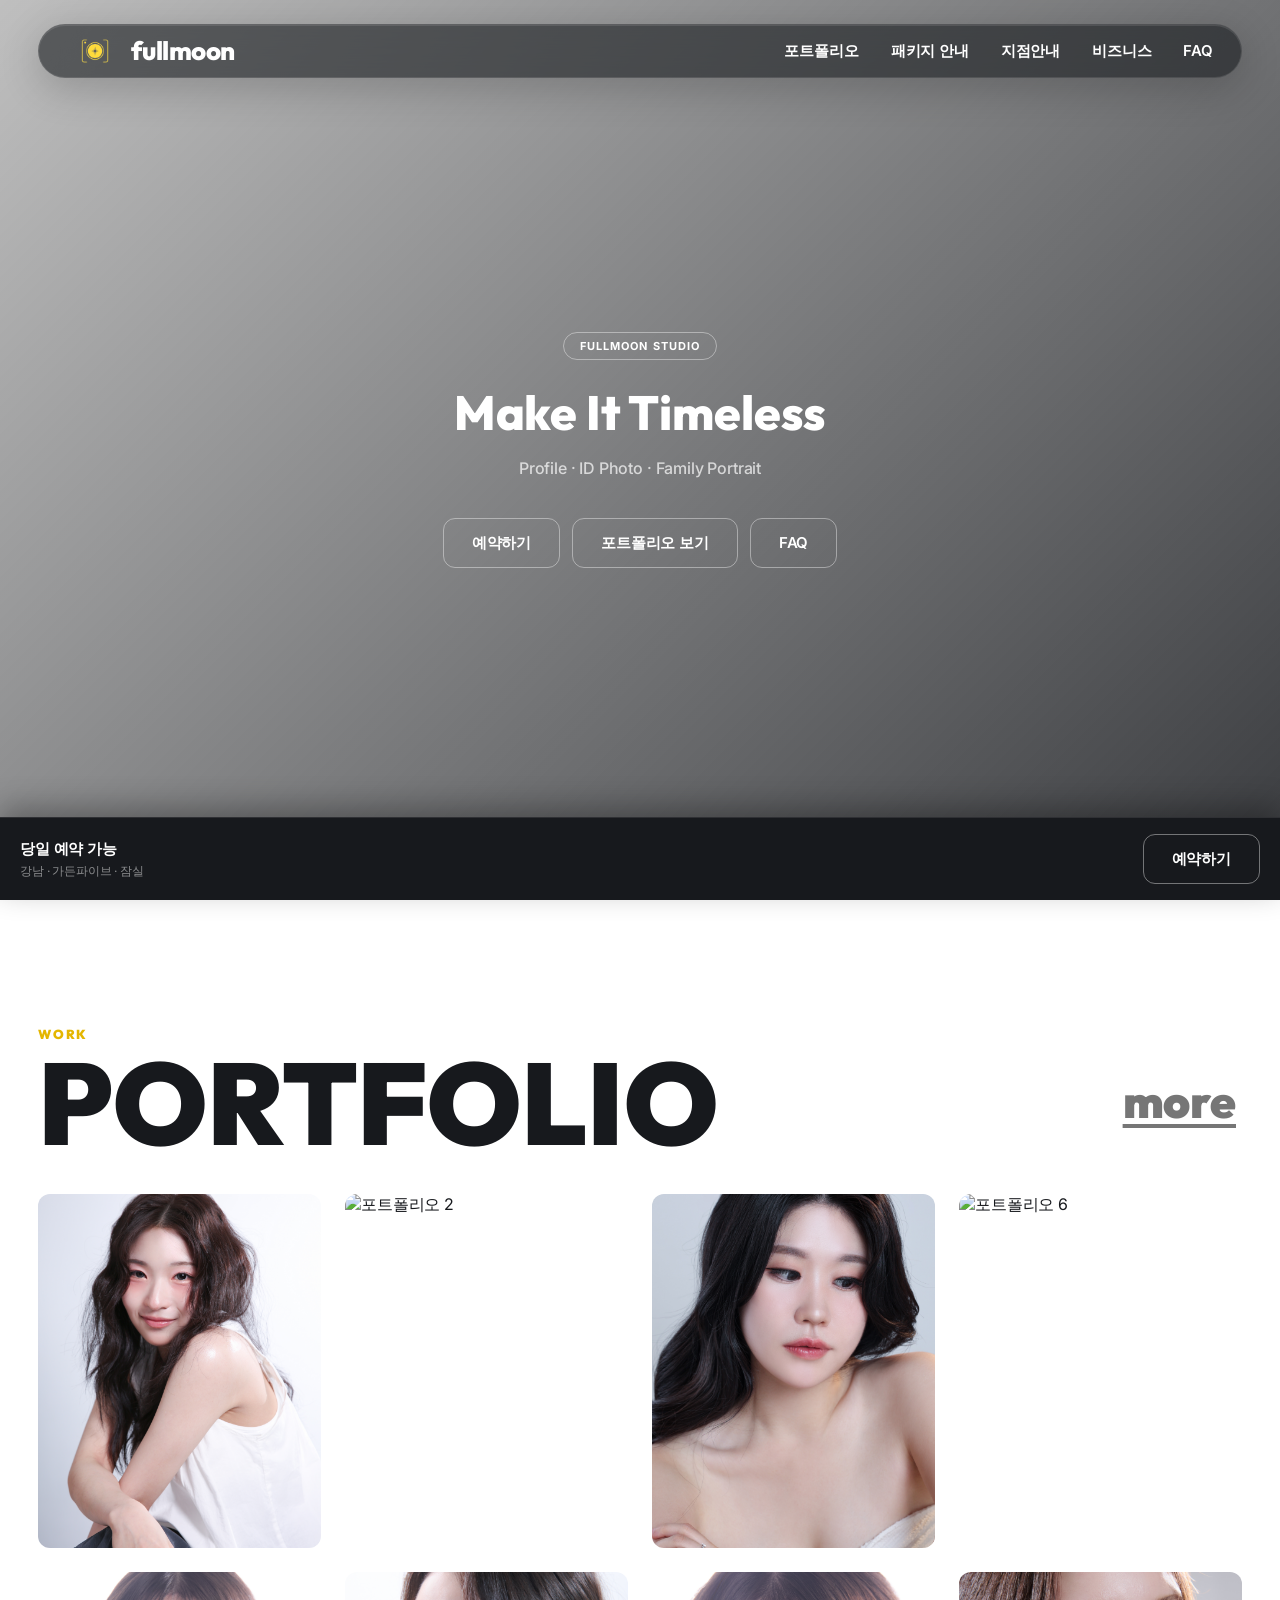
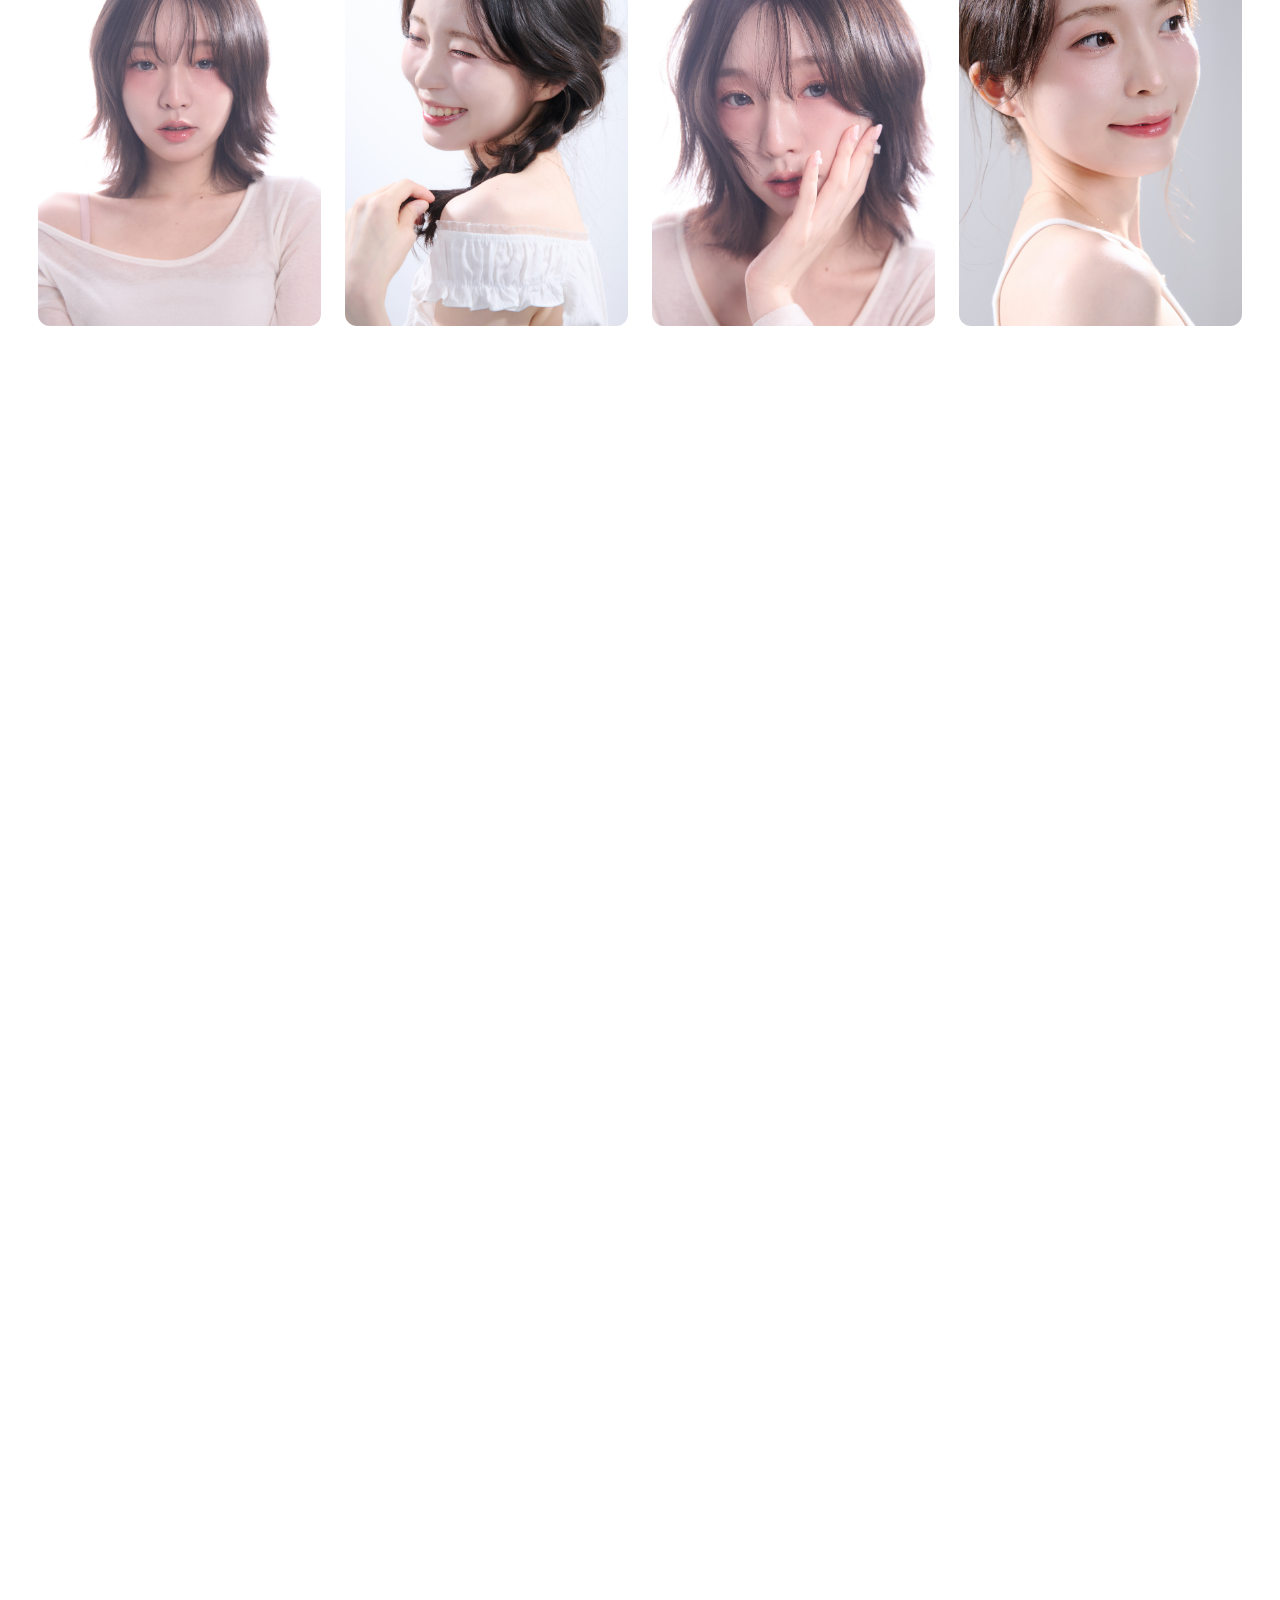
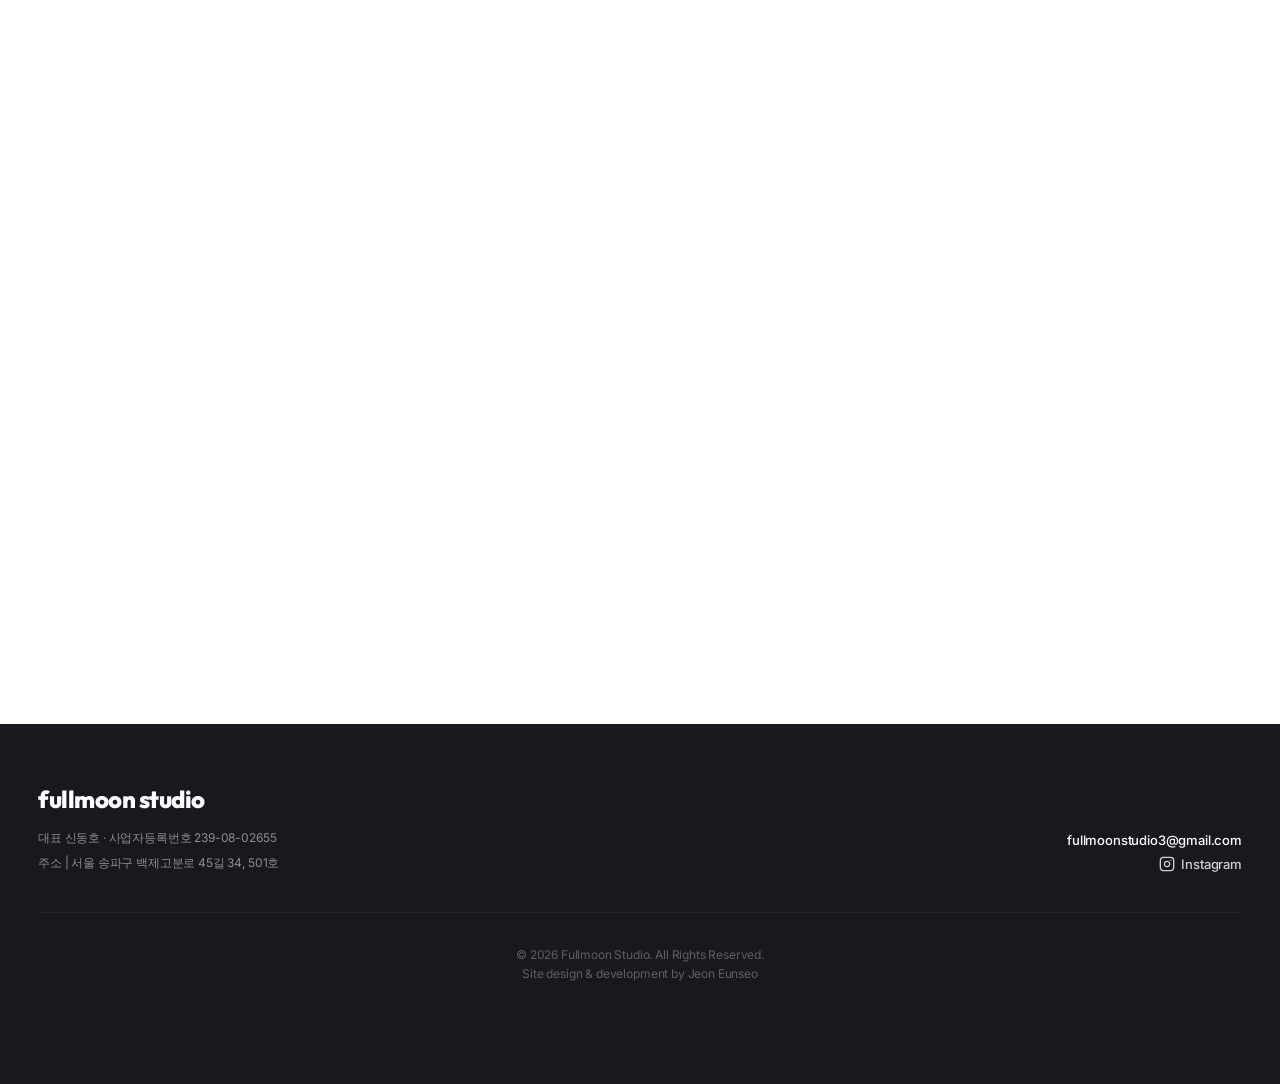
==== commit c4a800e0: "Add portfolio full page with more link from main page" ====
--- a/index.html
+++ b/index.html
@@ -57,11 +57,12 @@
     </section>
 
     <section id="portfolio" class="portfolio-section">
-      <div class="intro-row fade-in">
+      <div class="intro-row fade-in" style="display: flex; align-items: flex-end; justify-content: space-between;">
         <div>
           <p class="kicker">Work</p>
           <h2>PORTFOLIO</h2>
         </div>
+        <a href="portfolio.html" class="more-link">more <i class="ti ti-arrow-right"></i></a>
       </div>
       <div class="portfolio-grid fade-in">
         <img src="8644.jpg" alt="포트폴리오 1">
--- a/styles.css
+++ b/styles.css
@@ -350,6 +350,32 @@
   scroll-margin-top: 100px;
 }
 
+.more-link {
+  font-family: 'Outfit', sans-serif;
+  font-size: 16px;
+  font-weight: 600;
+  color: var(--muted);
+  display: inline-flex;
+  align-items: center;
+  gap: 6px;
+  padding-bottom: 12px;
+  transition: color 0.3s ease, gap 0.3s ease;
+}
+
+.more-link:hover {
+  color: var(--ink);
+  gap: 10px;
+}
+
+.more-link i {
+  font-size: 18px;
+  transition: transform 0.3s ease;
+}
+
+.more-link:hover i {
+  transform: translateX(2px);
+}
+
 .portfolio-grid {
   display: grid;
   grid-template-columns: repeat(4, 1fr);
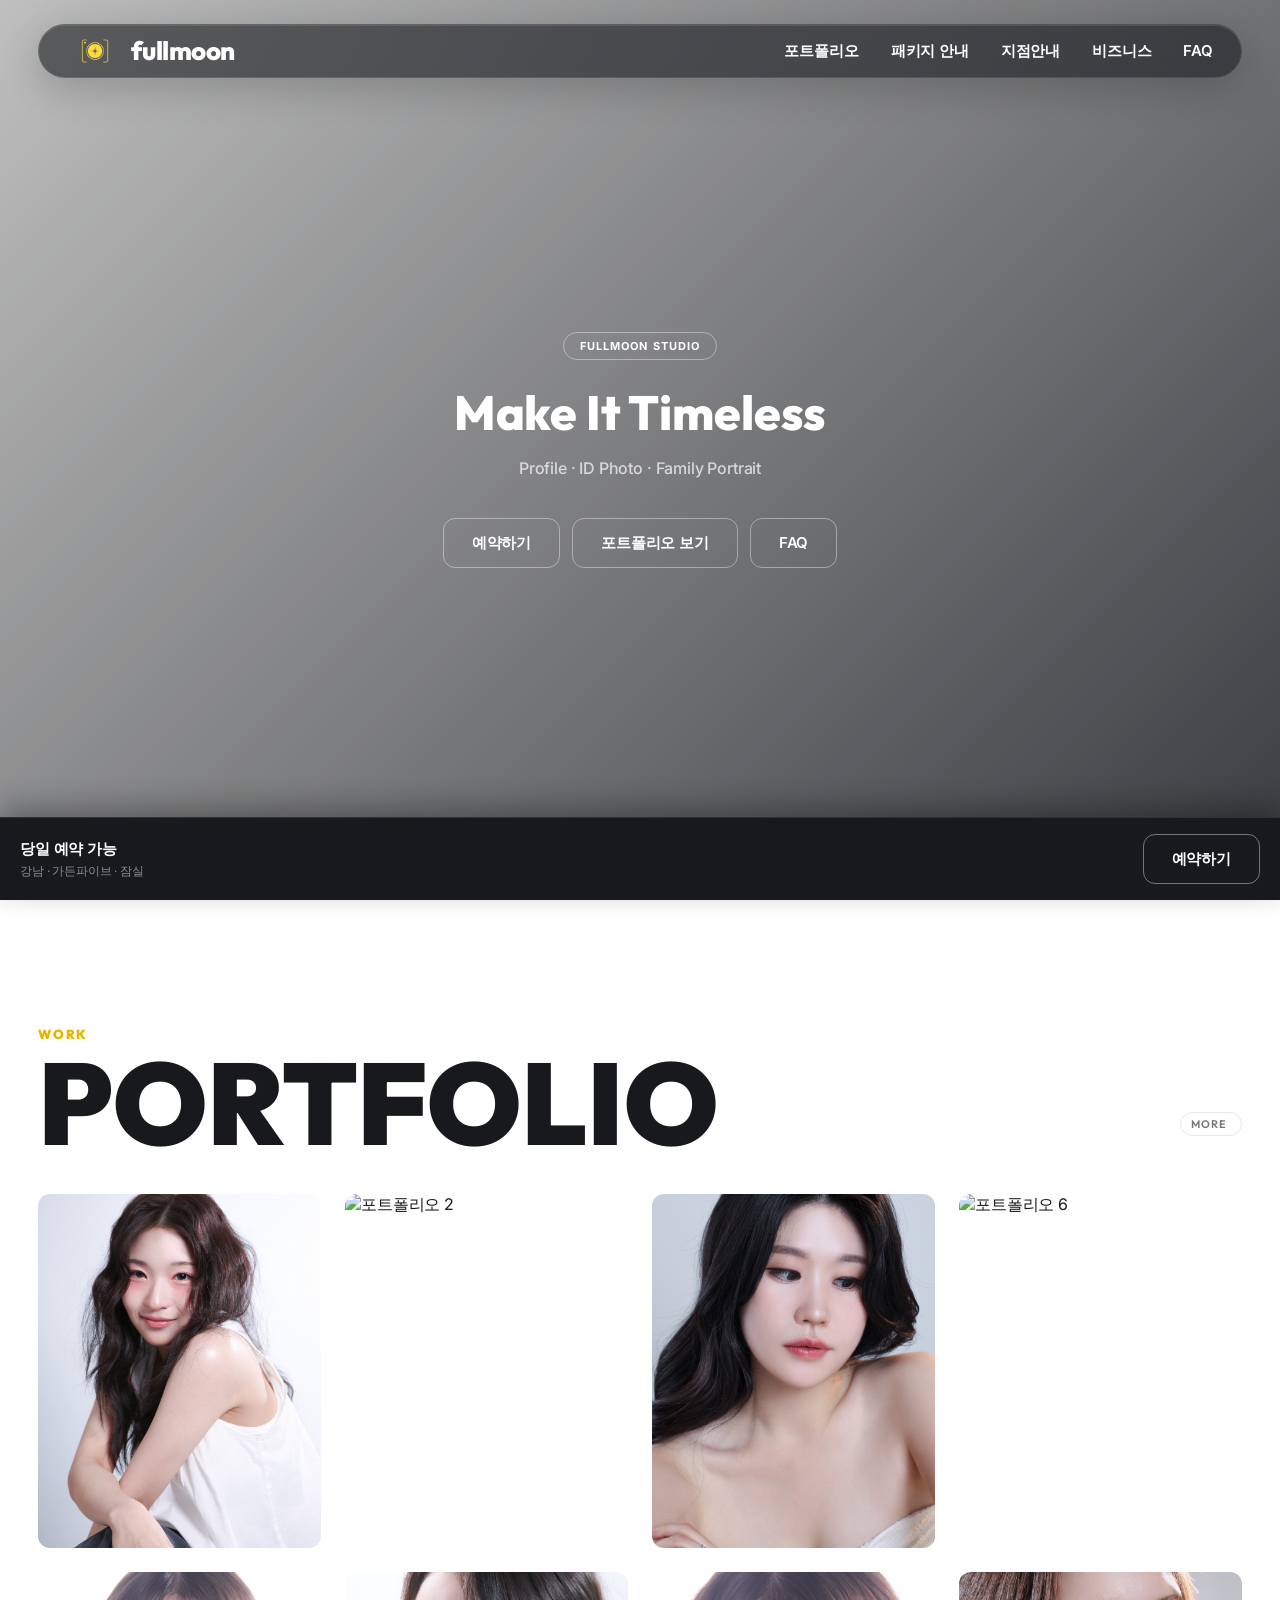
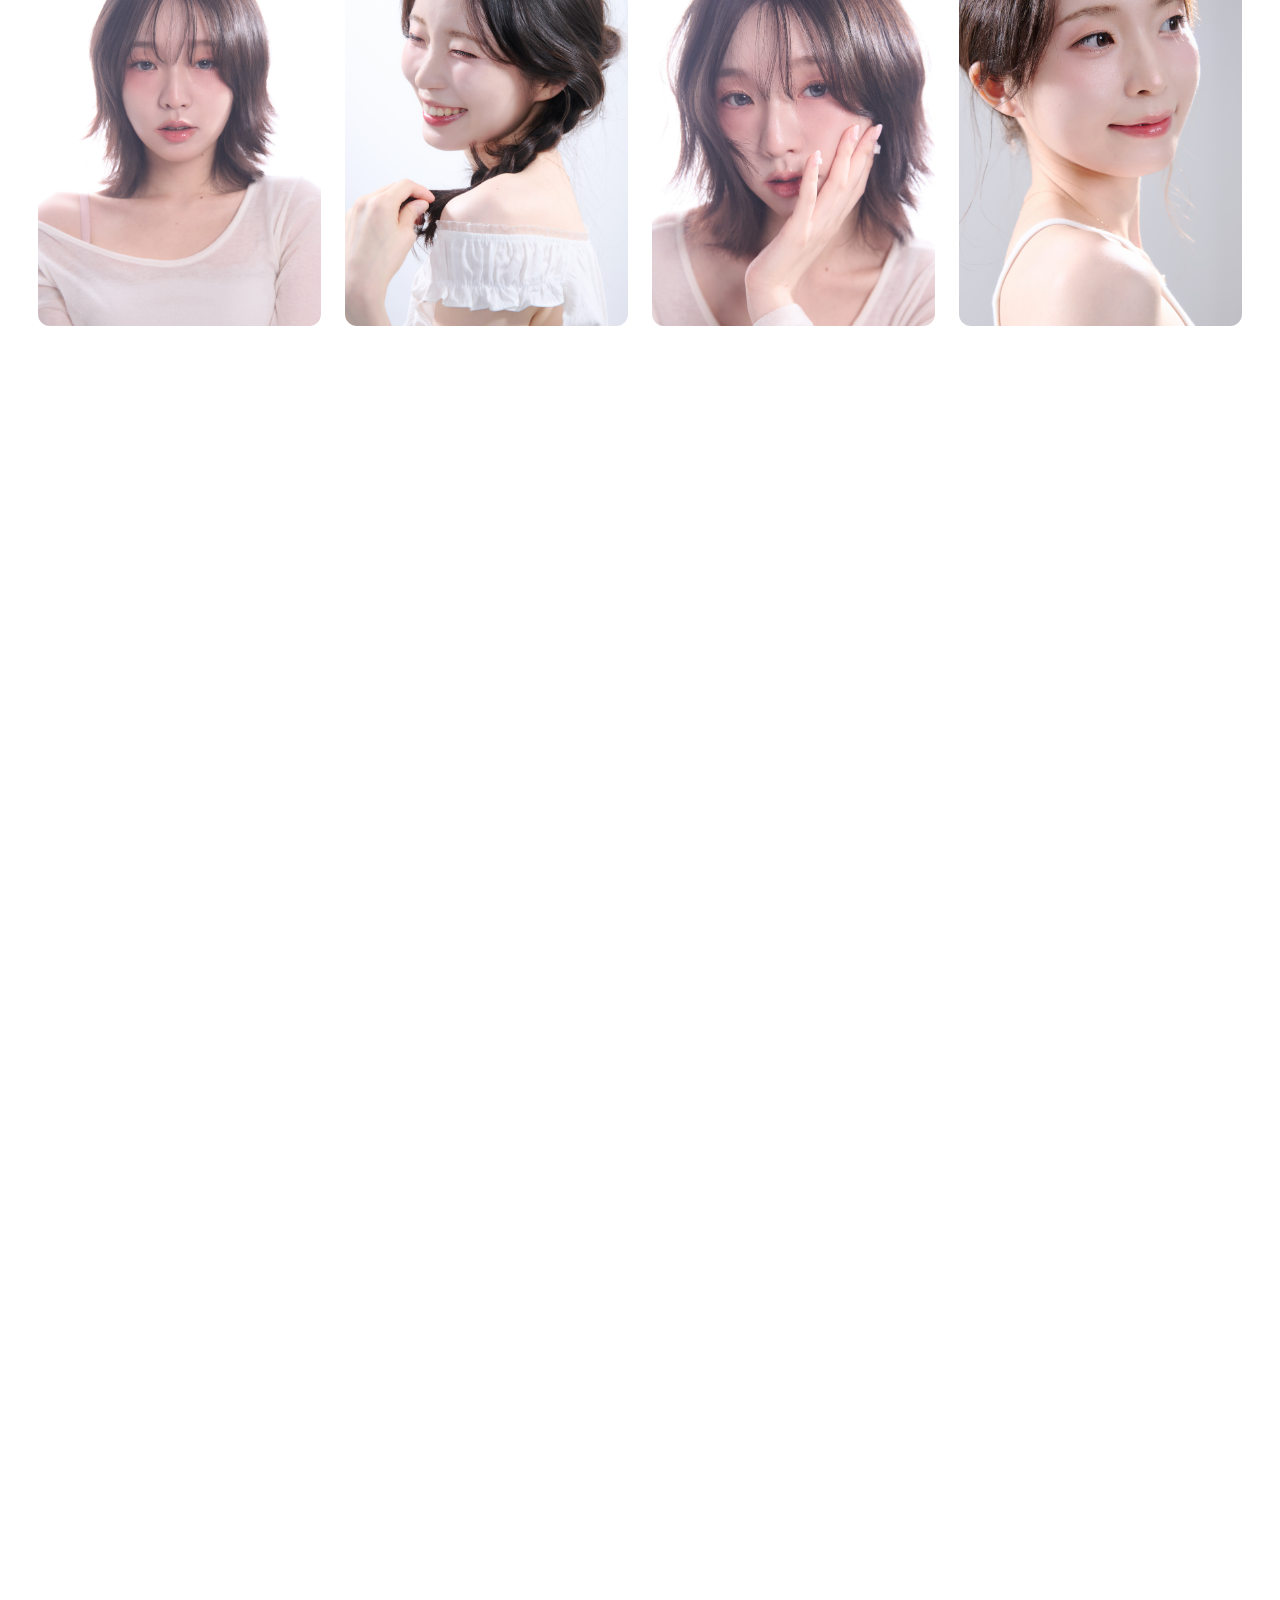
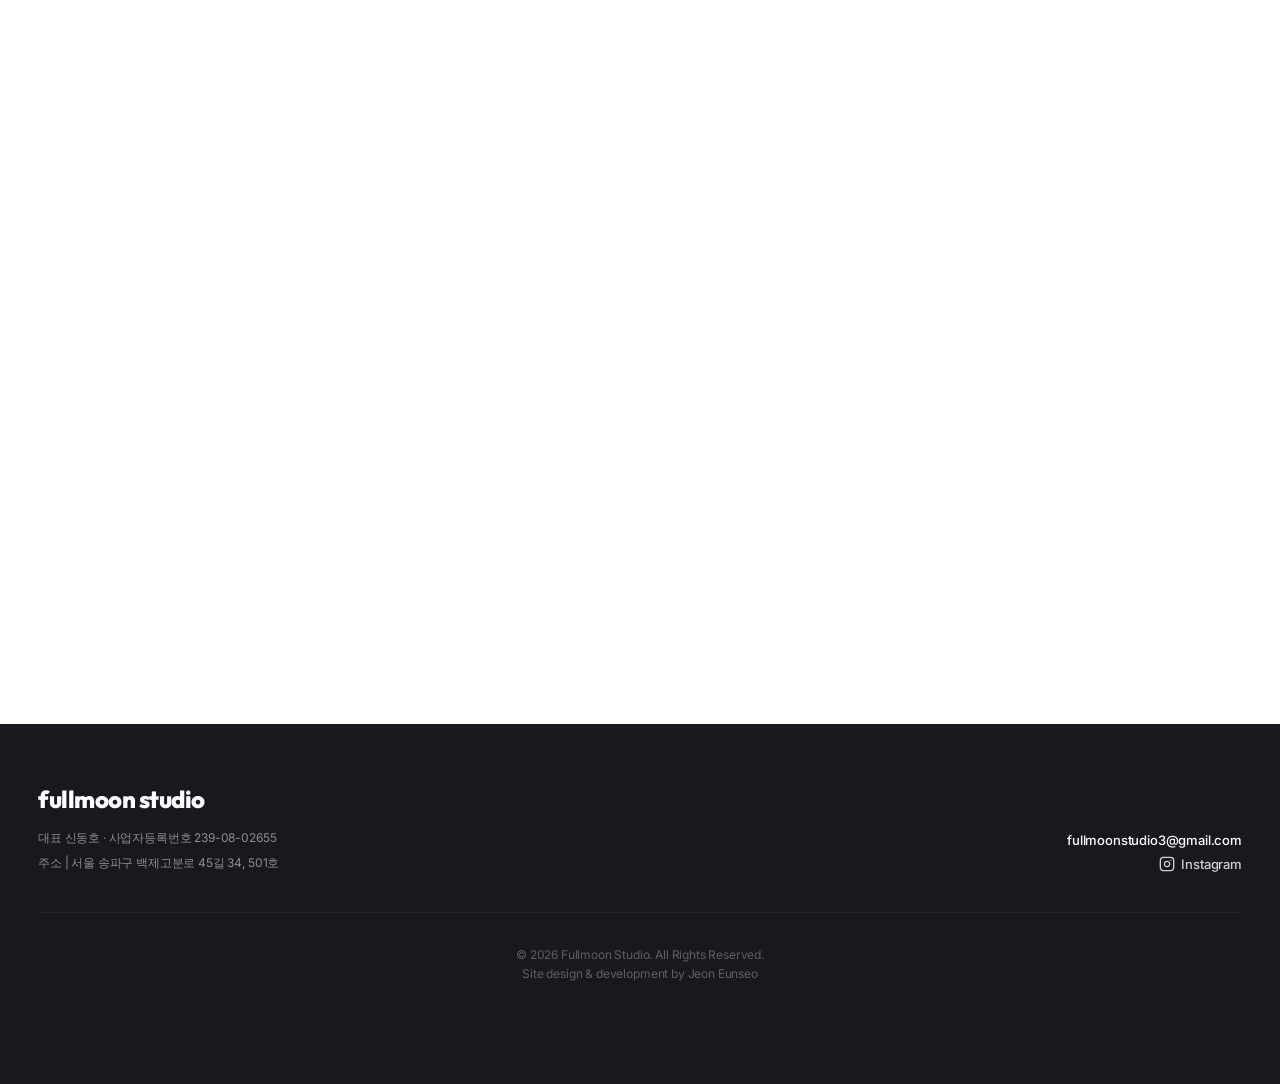
==== commit 3a5d3911: "Fix horizontal scroll bug caused by inline flex on intro-row" ====
--- a/index.html
+++ b/index.html
@@ -57,7 +57,7 @@
     </section>
 
     <section id="portfolio" class="portfolio-section">
-      <div class="intro-row fade-in" style="display: flex; align-items: flex-end; justify-content: space-between;">
+      <div class="intro-row fade-in">
         <div>
           <p class="kicker">Work</p>
           <h2>PORTFOLIO</h2>
--- a/styles.css
+++ b/styles.css
@@ -352,28 +352,36 @@
 
 .more-link {
   font-family: 'Outfit', sans-serif;
-  font-size: 16px;
+  font-size: 11px;
   font-weight: 600;
+  letter-spacing: 0.08em;
+  text-transform: uppercase;
   color: var(--muted);
   display: inline-flex;
   align-items: center;
-  gap: 6px;
-  padding-bottom: 12px;
-  transition: color 0.3s ease, gap 0.3s ease;
+  gap: 4px;
+  padding: 4px 10px;
+  margin-bottom: 14px;
+  border: 1px solid var(--line);
+  border-radius: 100px;
+  background: transparent;
+  transition: all 0.35s cubic-bezier(0.25, 0.46, 0.45, 0.94);
 }
 
 .more-link:hover {
-  color: var(--ink);
-  gap: 10px;
+  color: var(--white);
+  background: var(--ink);
+  border-color: var(--ink);
+  gap: 12px;
 }
 
 .more-link i {
-  font-size: 18px;
-  transition: transform 0.3s ease;
+  font-size: 11px;
+  transition: transform 0.35s cubic-bezier(0.25, 0.46, 0.45, 0.94);
 }
 
 .more-link:hover i {
-  transform: translateX(2px);
+  transform: translateX(3px);
 }
 
 .portfolio-grid {
@@ -396,7 +404,7 @@
   transform: translateY(-8px);
 }
 
-.intro-row a {
+.intro-row a:not(.more-link) {
   margin-bottom: 8px;
   font-size: clamp(24px, 3.6vw, 50px);
   font-weight: 900;
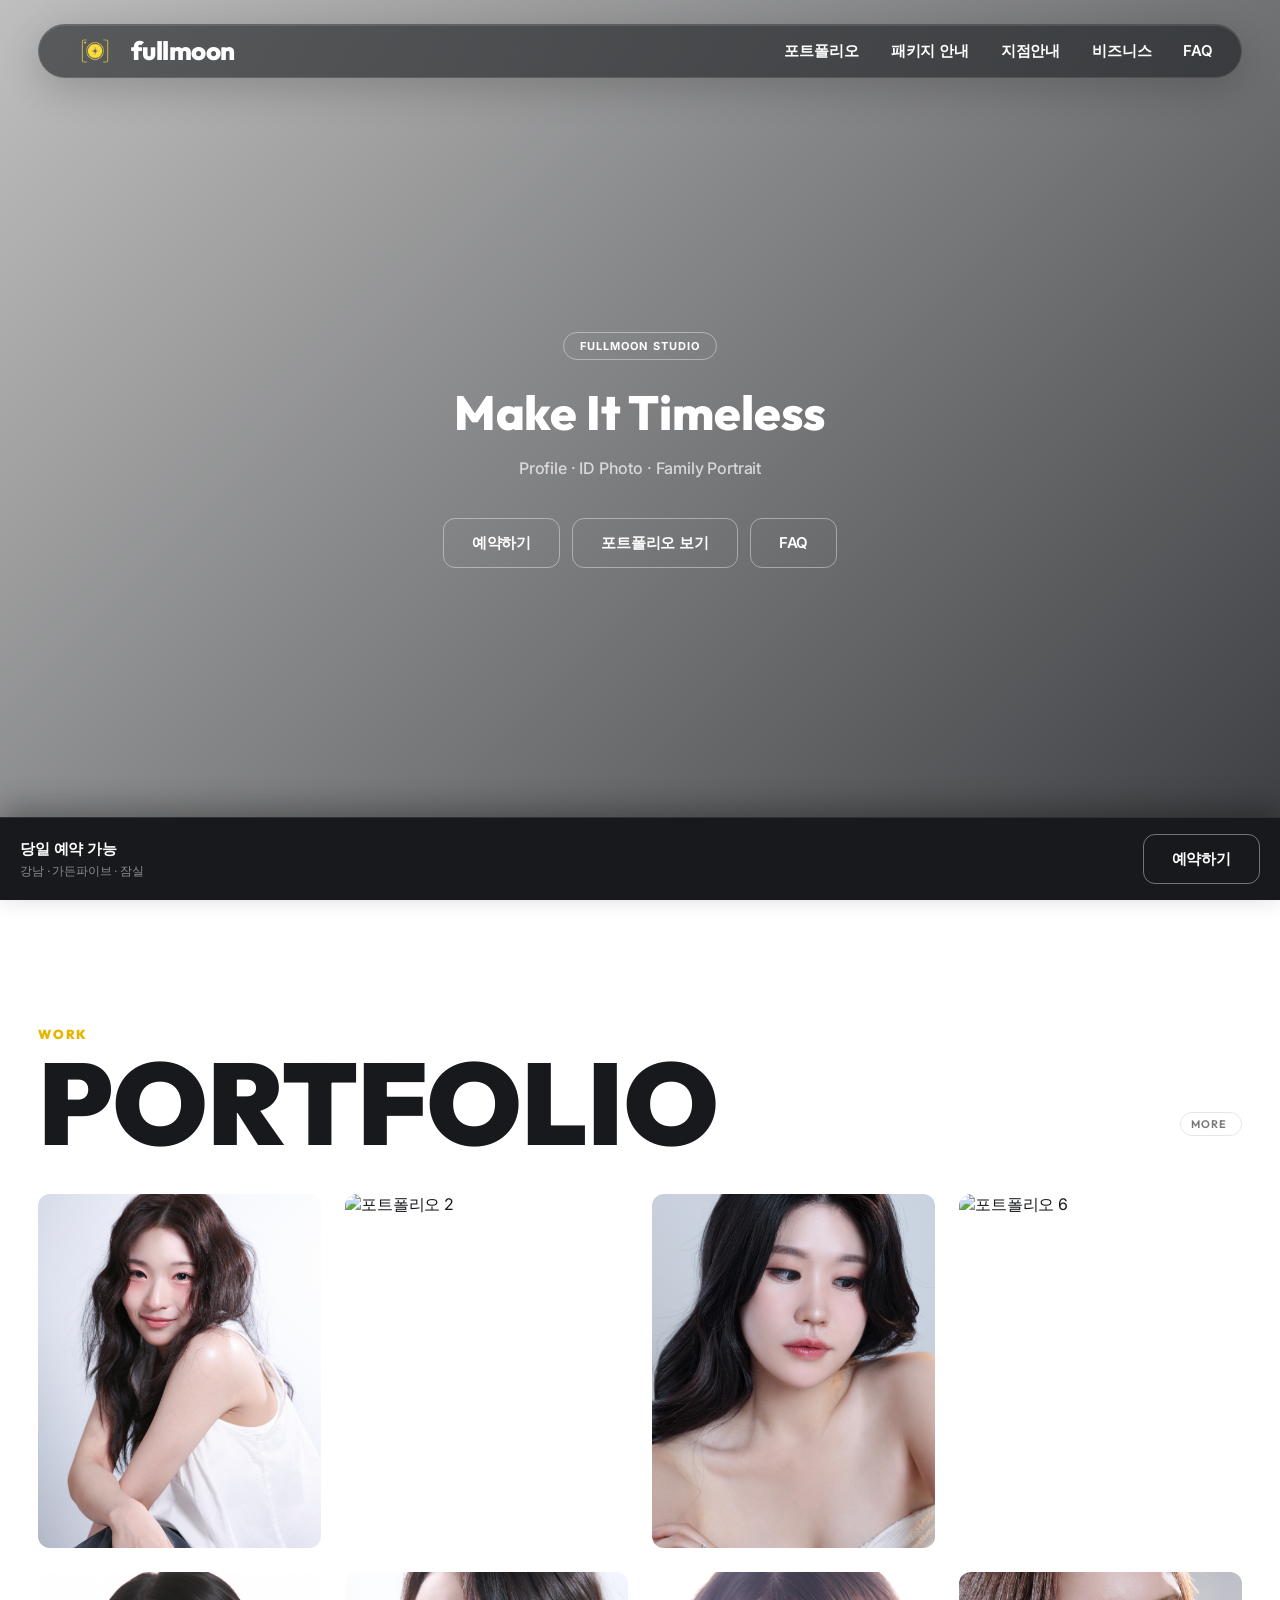
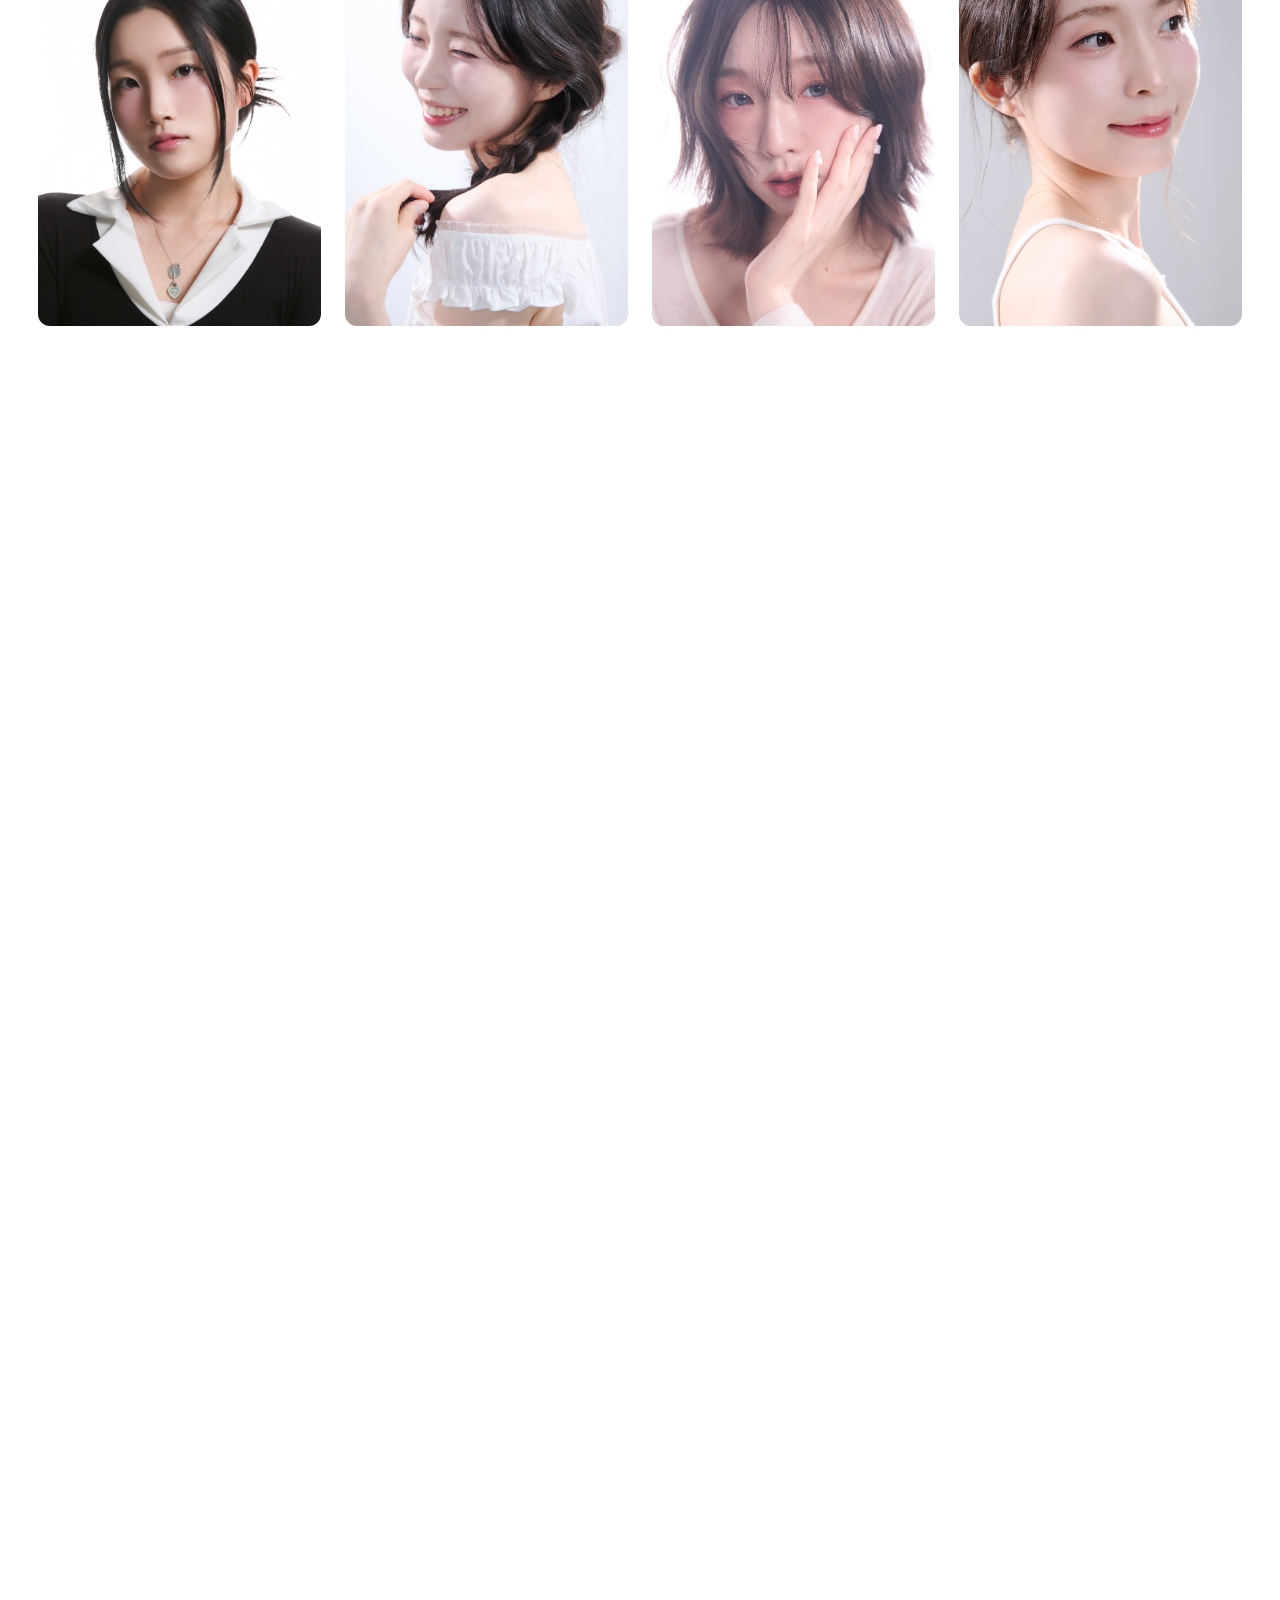
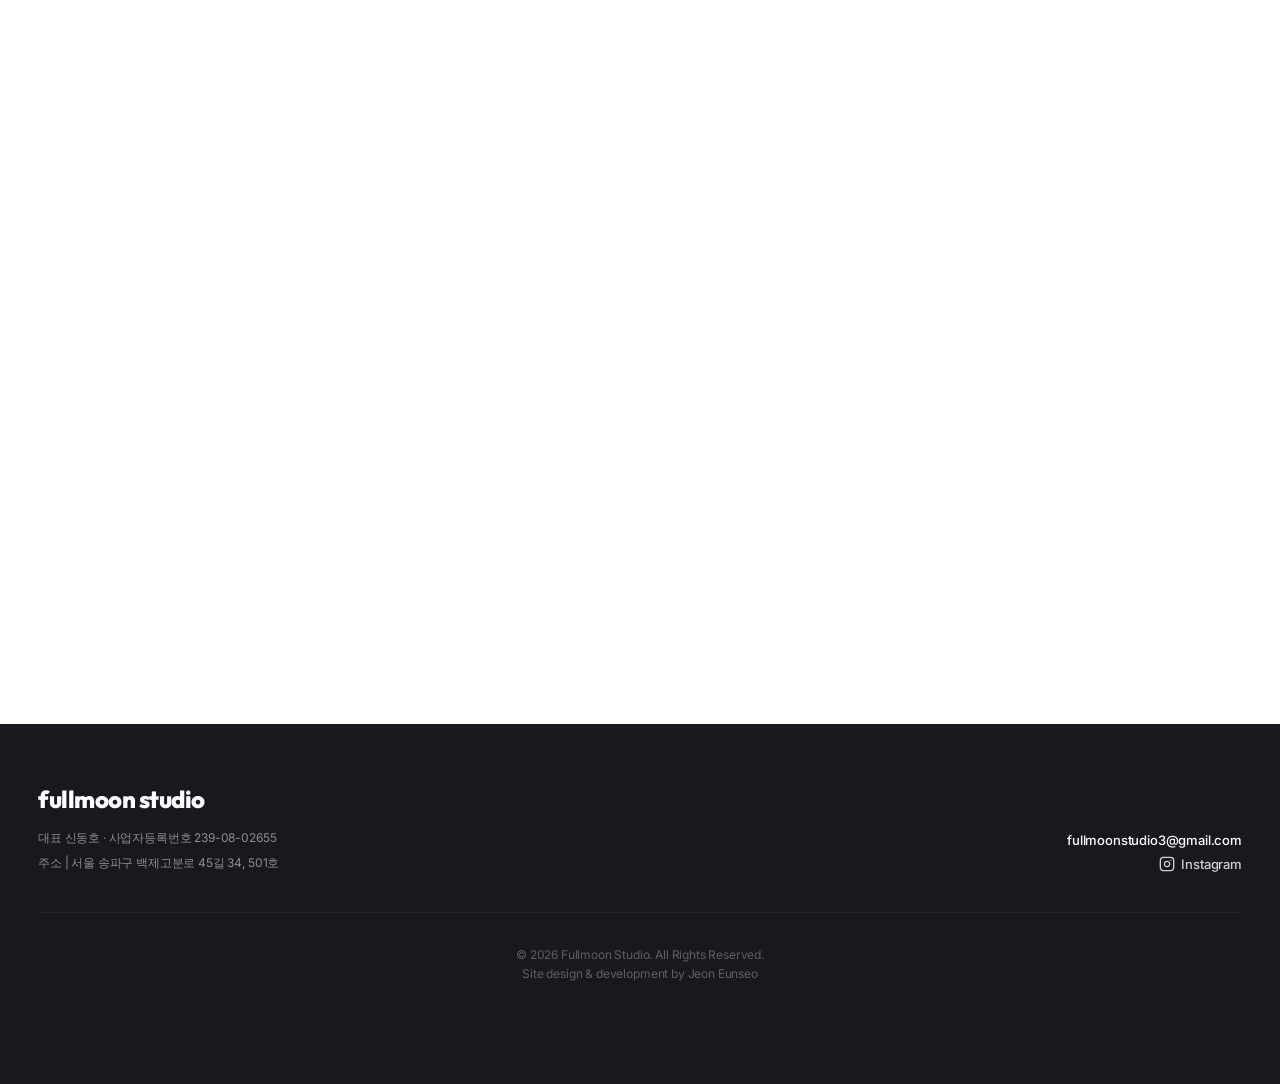
==== commit be91927d: "Replace 8408 with 8905 in portfolio" ====
--- a/index.html
+++ b/index.html
@@ -69,7 +69,7 @@
         <img src="IMG_7878.JPG" alt="포트폴리오 2">
         <img src="IMG_7879.JPG" alt="포트폴리오 3">
         <img src="8171.jpg" alt="포트폴리오 6">
-        <img src="8408.jpg" alt="포트폴리오 10">
+        <img src="8905.jpg" alt="포트폴리오 10">
         <img src="8346.jpg" alt="포트폴리오 8">
         <img src="8404.jpg" alt="포트폴리오 9">
         <img src="2612.jpg" alt="포트폴리오 7">
--- a/styles.css
+++ b/styles.css
@@ -1086,7 +1086,7 @@
     font-size: 54px;
   }
 
-  .intro-row a {
+  .intro-row a:not(.more-link) {
     font-size: 25px;
   }
 
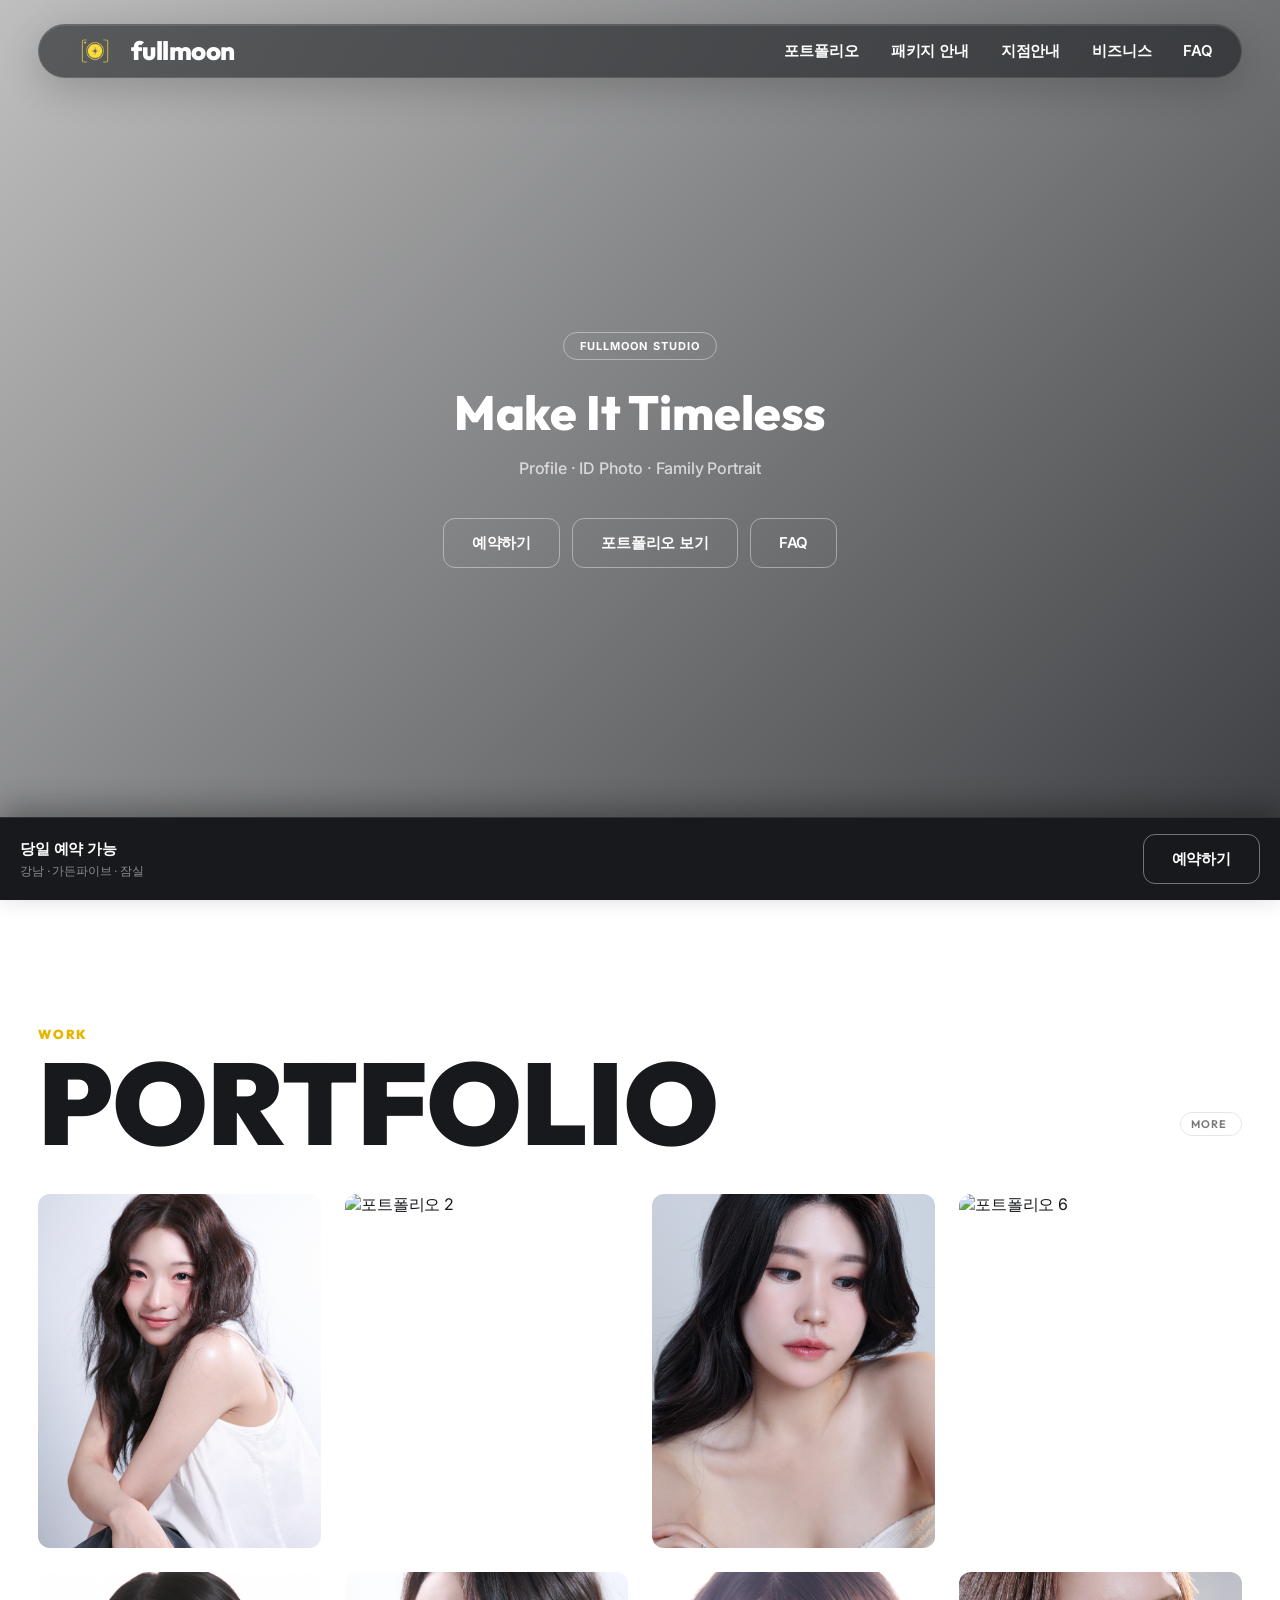
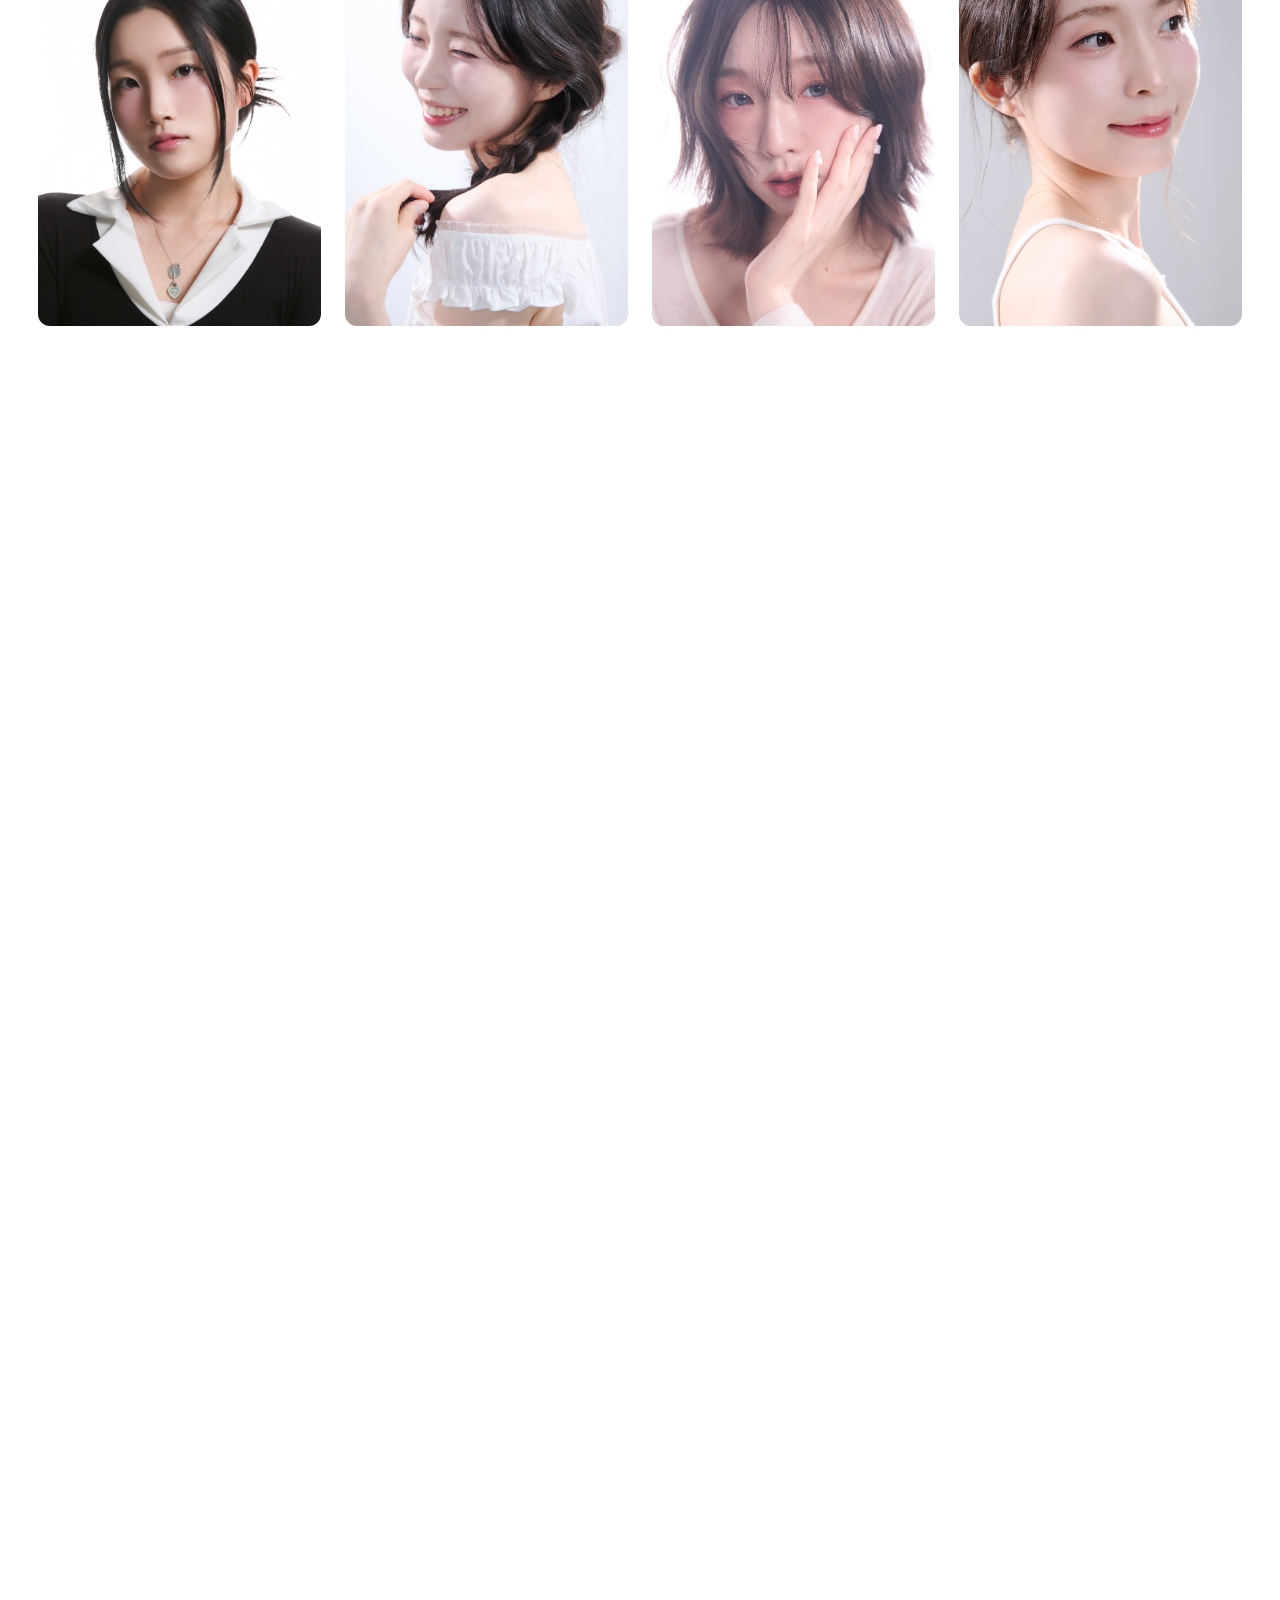
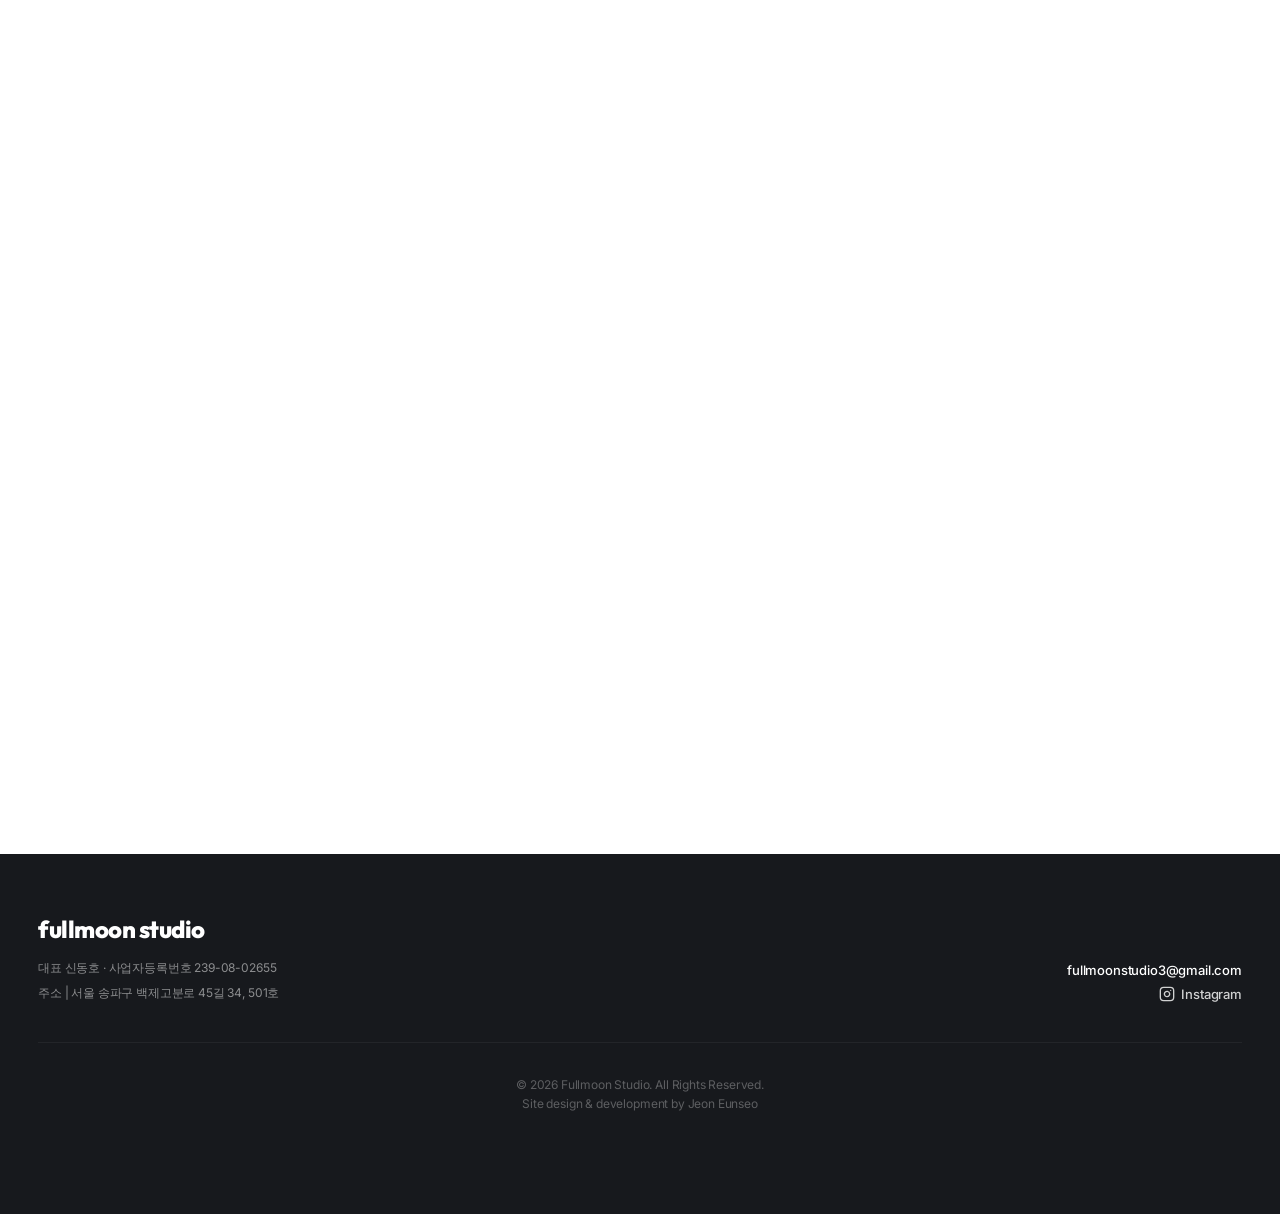
==== commit e549732a: "Add MORE PACKAGES accordion to packages section" ====
--- a/index.html
+++ b/index.html
@@ -152,6 +152,25 @@
           </div>
         </div>
       </div>
+
+      <div class="faq-list light fade-in" style="margin: 40px auto 20px;">
+        <div class="faq-item">
+          <button class="faq-question" aria-expanded="false">
+            <span>MORE PACKAGES</span>
+            <div class="faq-icon"></div>
+          </button>
+          <div class="faq-answer">
+            <p>
+              <strong>사원증 사진</strong>: 기업 출장 촬영 및 스튜디오 방문 촬영 가능<br>
+              <span style="display:block;height:8px;"></span>
+              <strong>제품 사진</strong>: 브랜딩에 맞춘 깔끔한 제품 컷 촬영<br>
+              <span style="display:block;height:8px;"></span>
+              <strong>출장/스냅</strong>: 기업 행사, 워크샵, 세미나 등 현장 스냅 촬영
+            </p>
+          </div>
+        </div>
+      </div>
+
       <p class="packages-notice fade-in">자세한 가격은 예약 페이지에서 확인 가능합니다.</p>
     </div>
 
--- a/styles.css
+++ b/styles.css
@@ -1361,6 +1361,38 @@
   max-width: 600px;
 }
 
+/* Light Theme FAQ (for use on white background pages like Packages) */
+.faq-list.light .faq-item {
+  border-color: rgba(0, 0, 0, 0.08);
+}
+
+.faq-list.light .faq-question span {
+  color: var(--ink);
+}
+
+.faq-list.light .faq-icon::before,
+.faq-list.light .faq-icon::after {
+  background: rgba(0, 0, 0, 0.3);
+}
+
+.faq-list.light .faq-item.active .faq-icon::before {
+  background: var(--moon-deep);
+}
+
+.faq-list.light .faq-question:hover span {
+  color: var(--moon-deep);
+}
+
+.faq-list.light .faq-question:hover .faq-icon::before,
+.faq-list.light .faq-question:hover .faq-icon::after {
+  background: var(--moon-deep);
+}
+
+.faq-list.light .faq-answer p {
+  color: var(--muted);
+}
+
+
 .faq-back {
   max-width: 720px;
   margin: 48px auto 0;
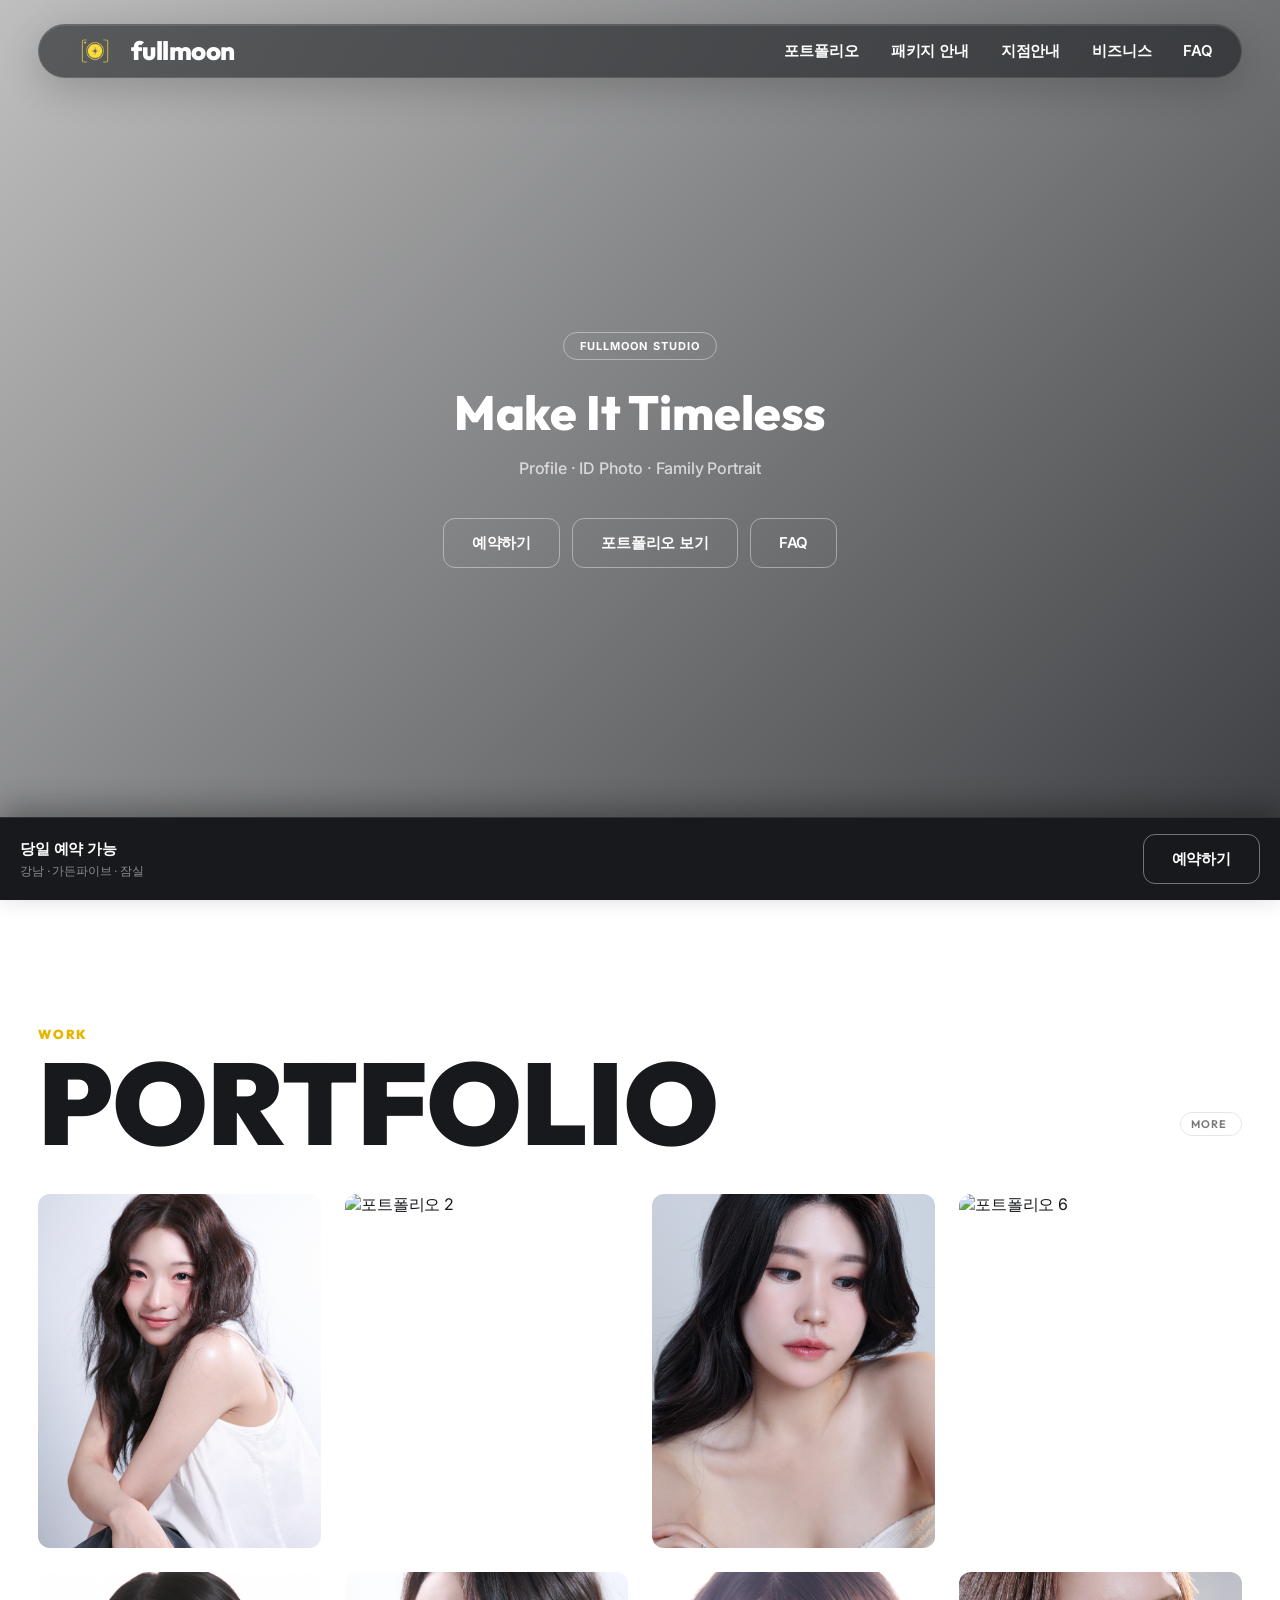
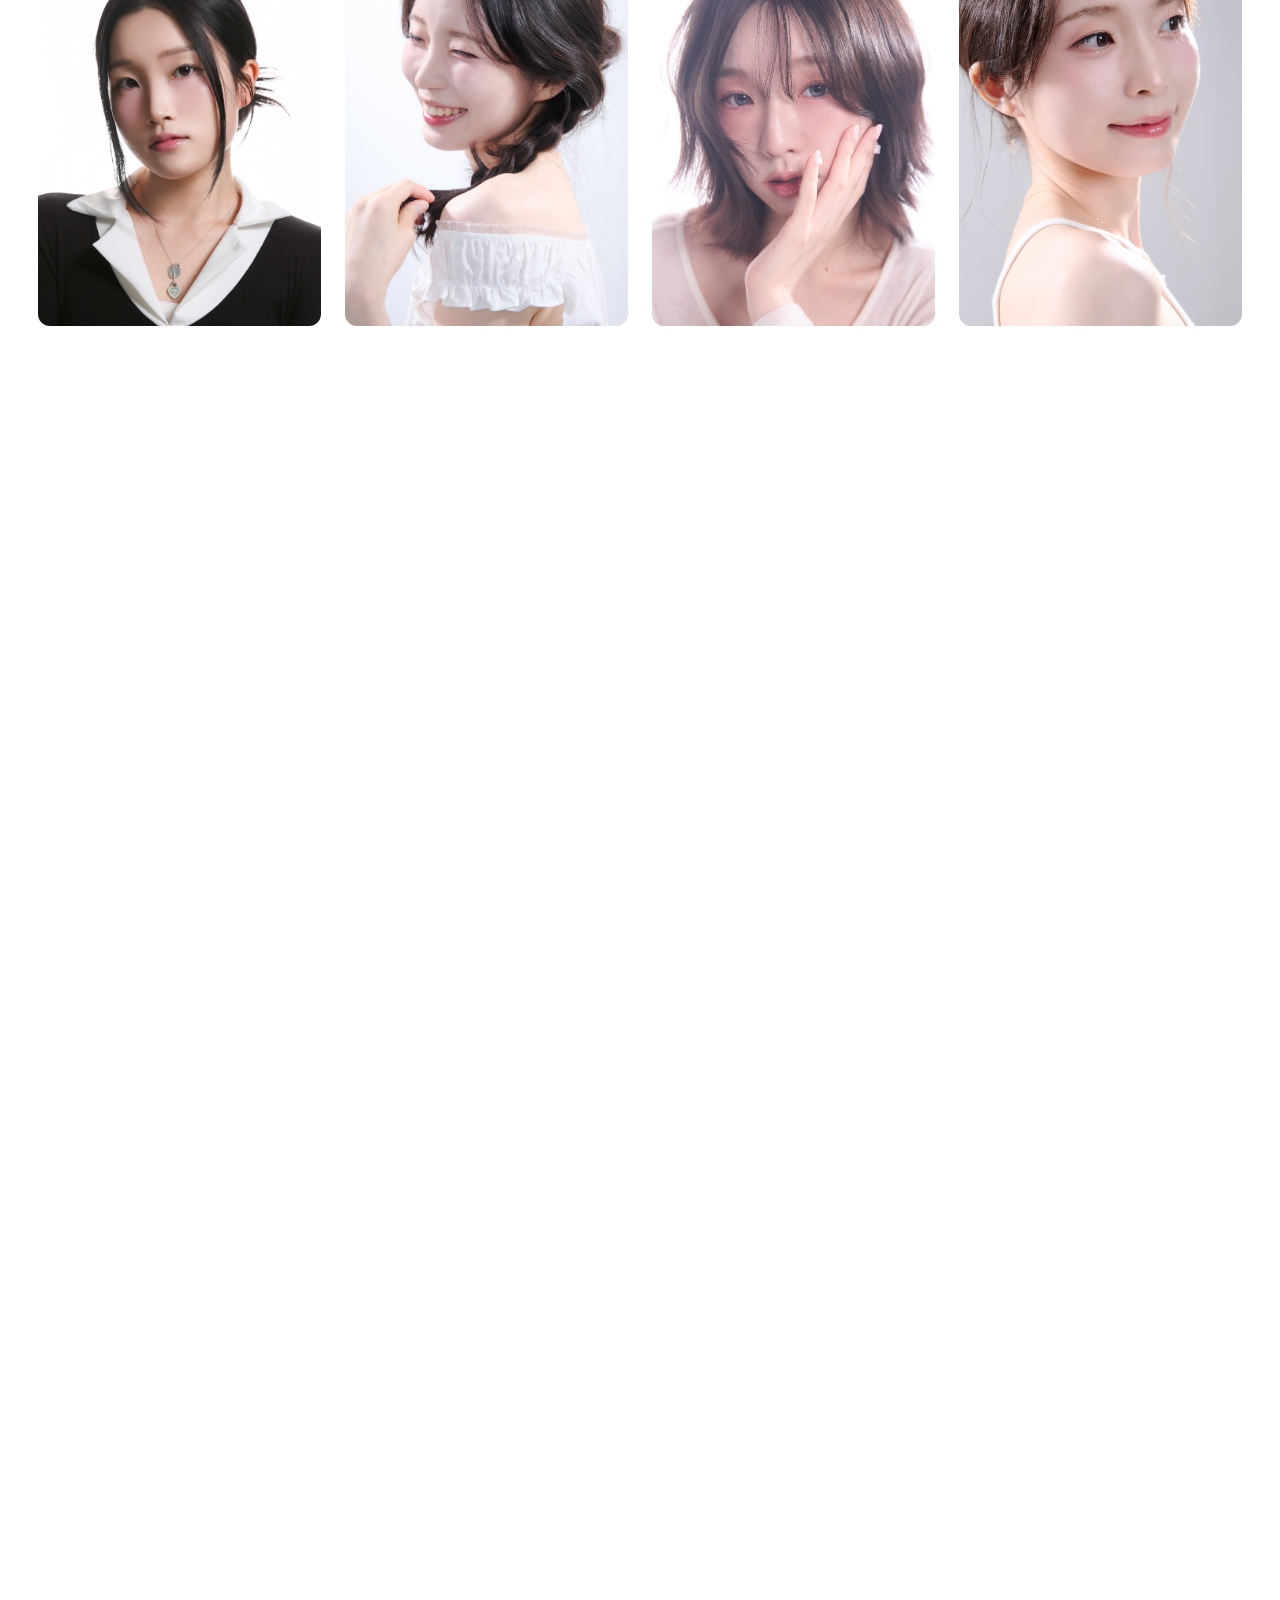
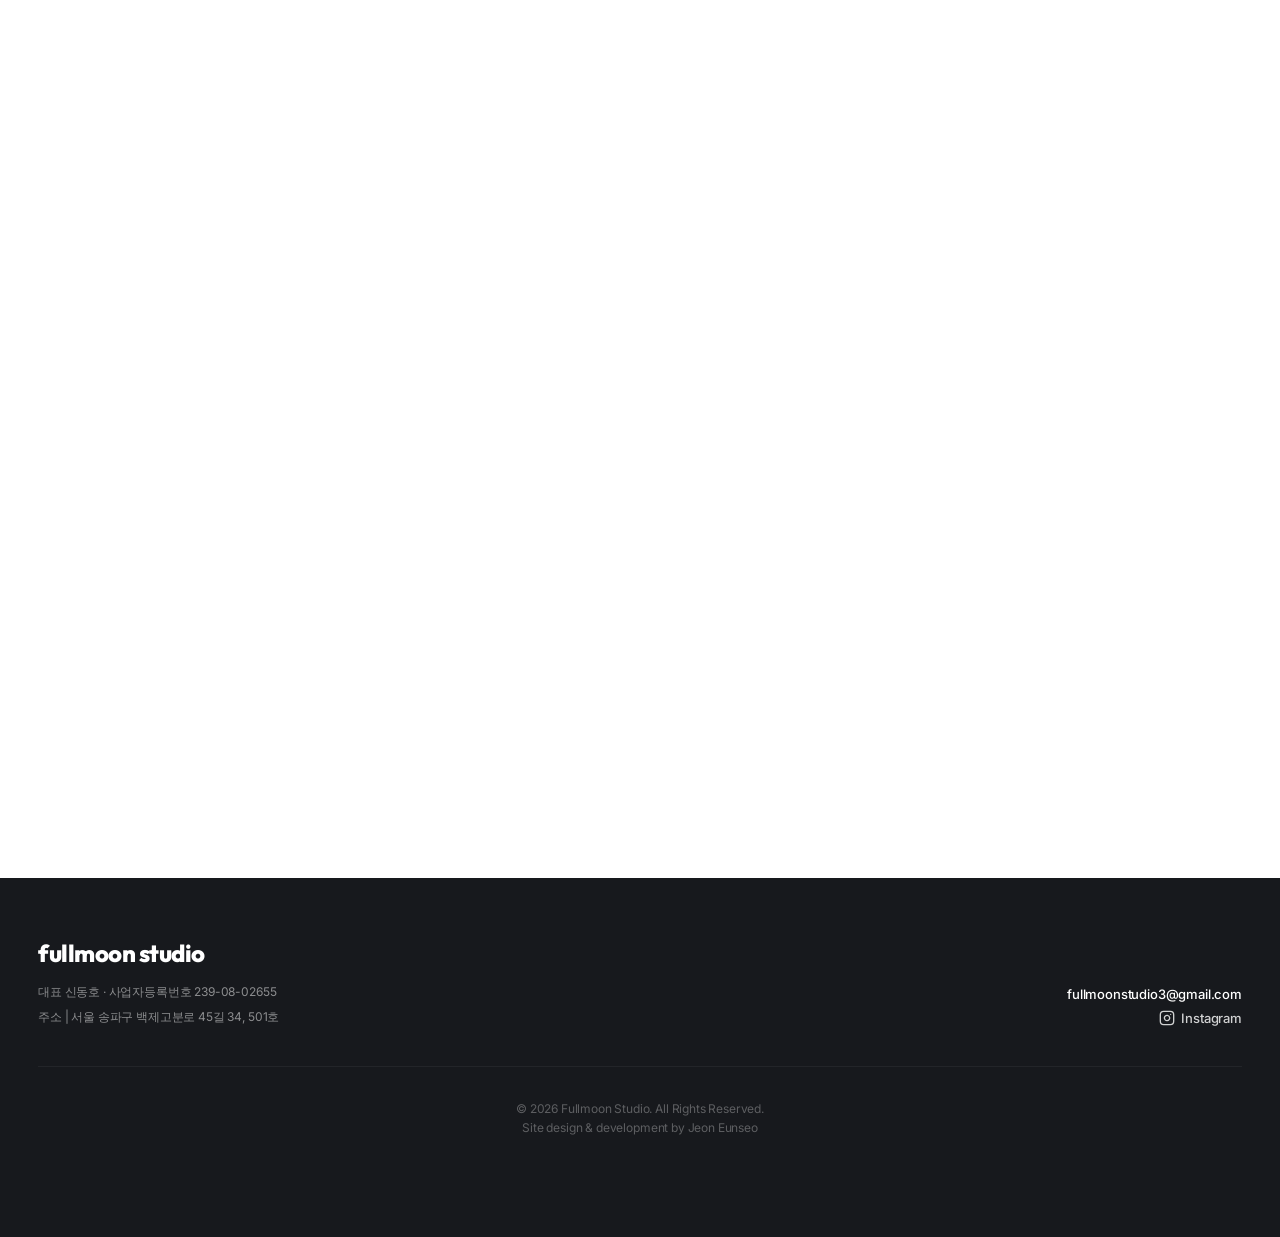
==== commit c699aa3a: "Add ID photo card to packages grid and remove from accordion" ====
--- a/index.html
+++ b/index.html
@@ -151,6 +151,27 @@
             </div>
           </div>
         </div>
+        <!-- 사원증 사진 -->
+        <div class="pricing-card fade-in" style="transition-delay: 300ms;">
+          <div class="pricing-info new-layout">
+            <div class="pkg-icon">
+              <i class="ti ti-id-badge-2" style="font-size: 28px;"></i>
+            </div>
+            <div class="pricing-header">
+              <h3>사원증 사진</h3>
+            </div>
+            <p class="pricing-desc">기업 출장 및 스튜디오 방문 가능<br>규정 맞춤 깔끔한 리터칭</p>
+            <div class="pkg-divider"></div>
+            <ul class="pkg-features">
+              <li><span class="pkg-feat-icon"><i class="ti ti-building"></i></span>사내 출장 세팅 가능</li>
+              <li><span class="pkg-feat-icon"><i class="ti ti-sparkles"></i></span>통일감 있는 톤보정</li>
+              <li><span class="pkg-feat-icon"><i class="ti ti-file-export"></i></span>웹/출력용 파일 제공</li>
+            </ul>
+            <div class="pricing-footer">
+              <a href="#branches" class="btn-outline w-full">예약하기</a>
+            </div>
+          </div>
+        </div>
       </div>
 
       <div class="faq-list light fade-in" style="margin: 40px auto 20px;">
@@ -161,8 +182,6 @@
           </button>
           <div class="faq-answer">
             <p>
-              <strong>사원증 사진</strong>: 기업 출장 촬영 및 스튜디오 방문 촬영 가능<br>
-              <span style="display:block;height:8px;"></span>
               <strong>제품 사진</strong>: 브랜딩에 맞춘 깔끔한 제품 컷 촬영<br>
               <span style="display:block;height:8px;"></span>
               <strong>출장/스냅</strong>: 기업 행사, 워크샵, 세미나 등 현장 스냅 촬영
--- a/styles.css
+++ b/styles.css
@@ -418,7 +418,7 @@
 
 .pricing-editorial-grid {
   display: grid;
-  grid-template-columns: repeat(3, 1fr);
+  grid-template-columns: repeat(4, 1fr);
   gap: 24px;
   padding: 40px 38px 0;
   align-items: stretch;
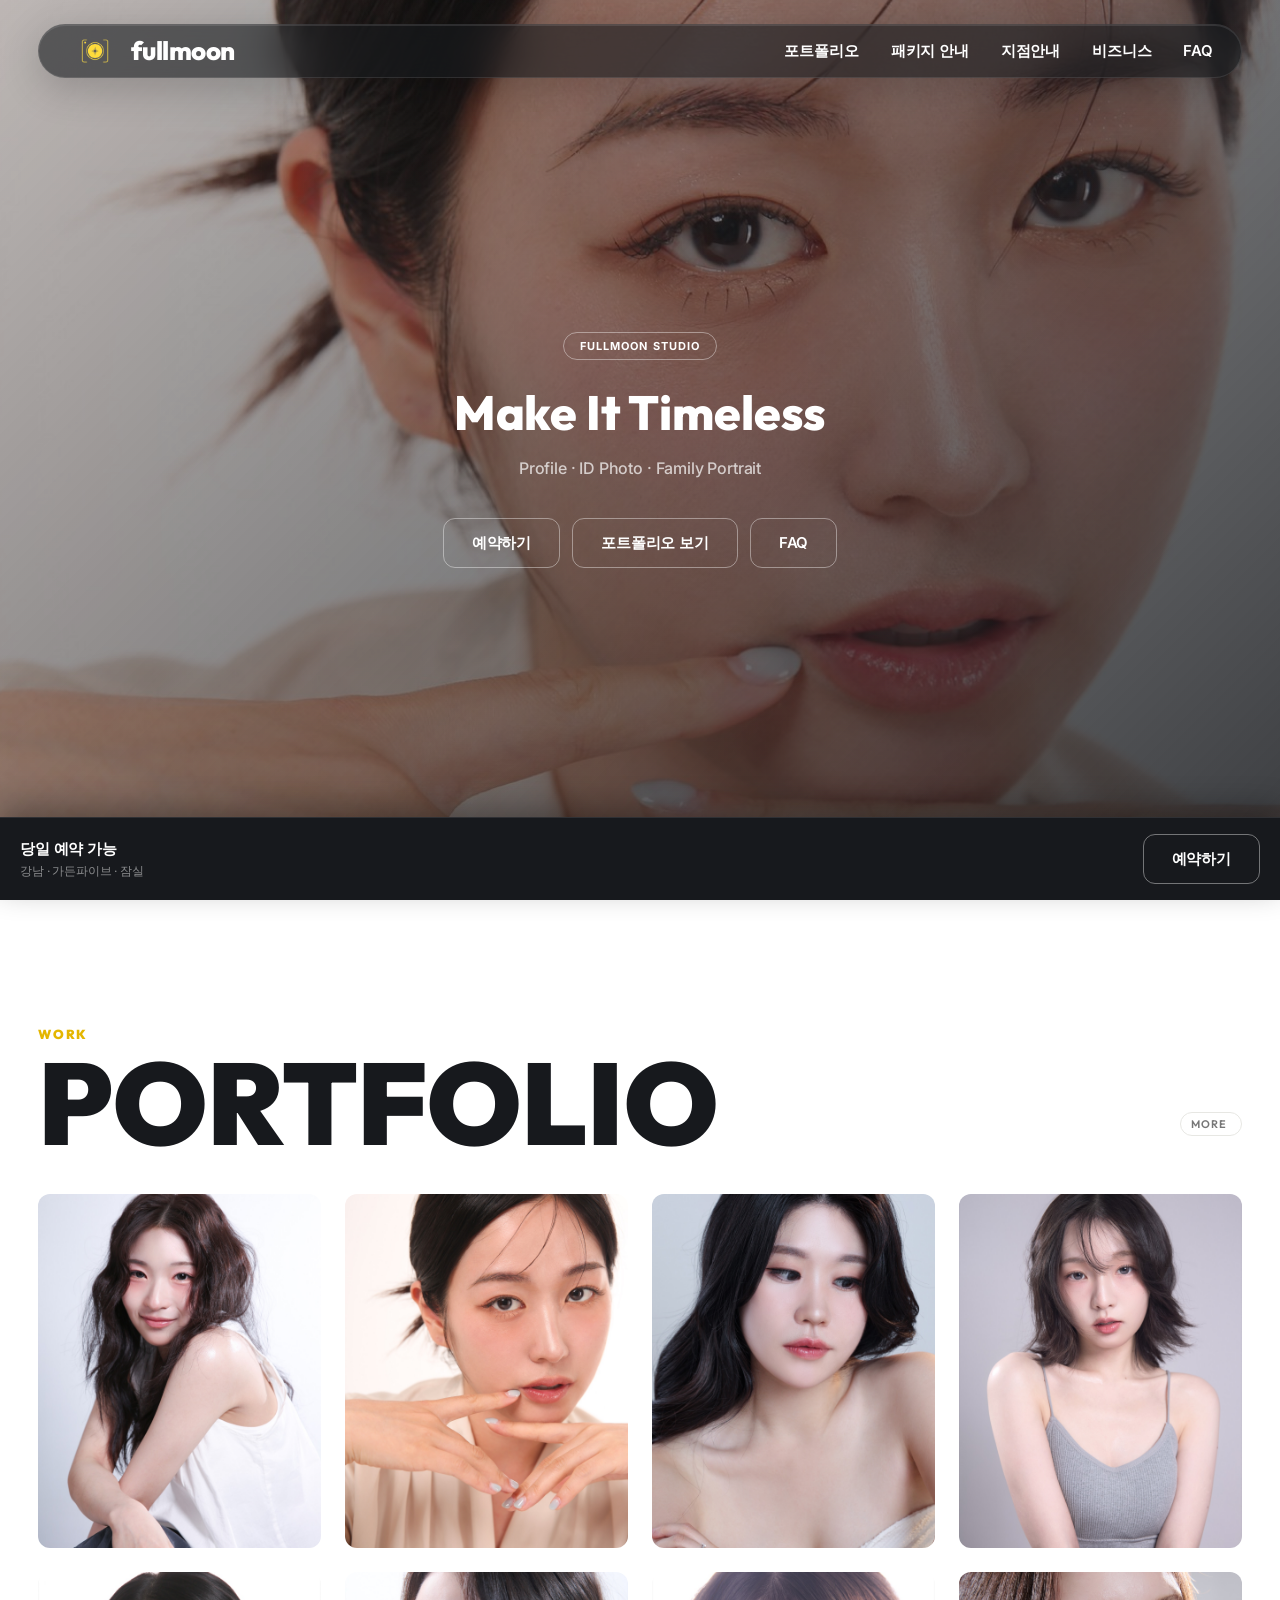
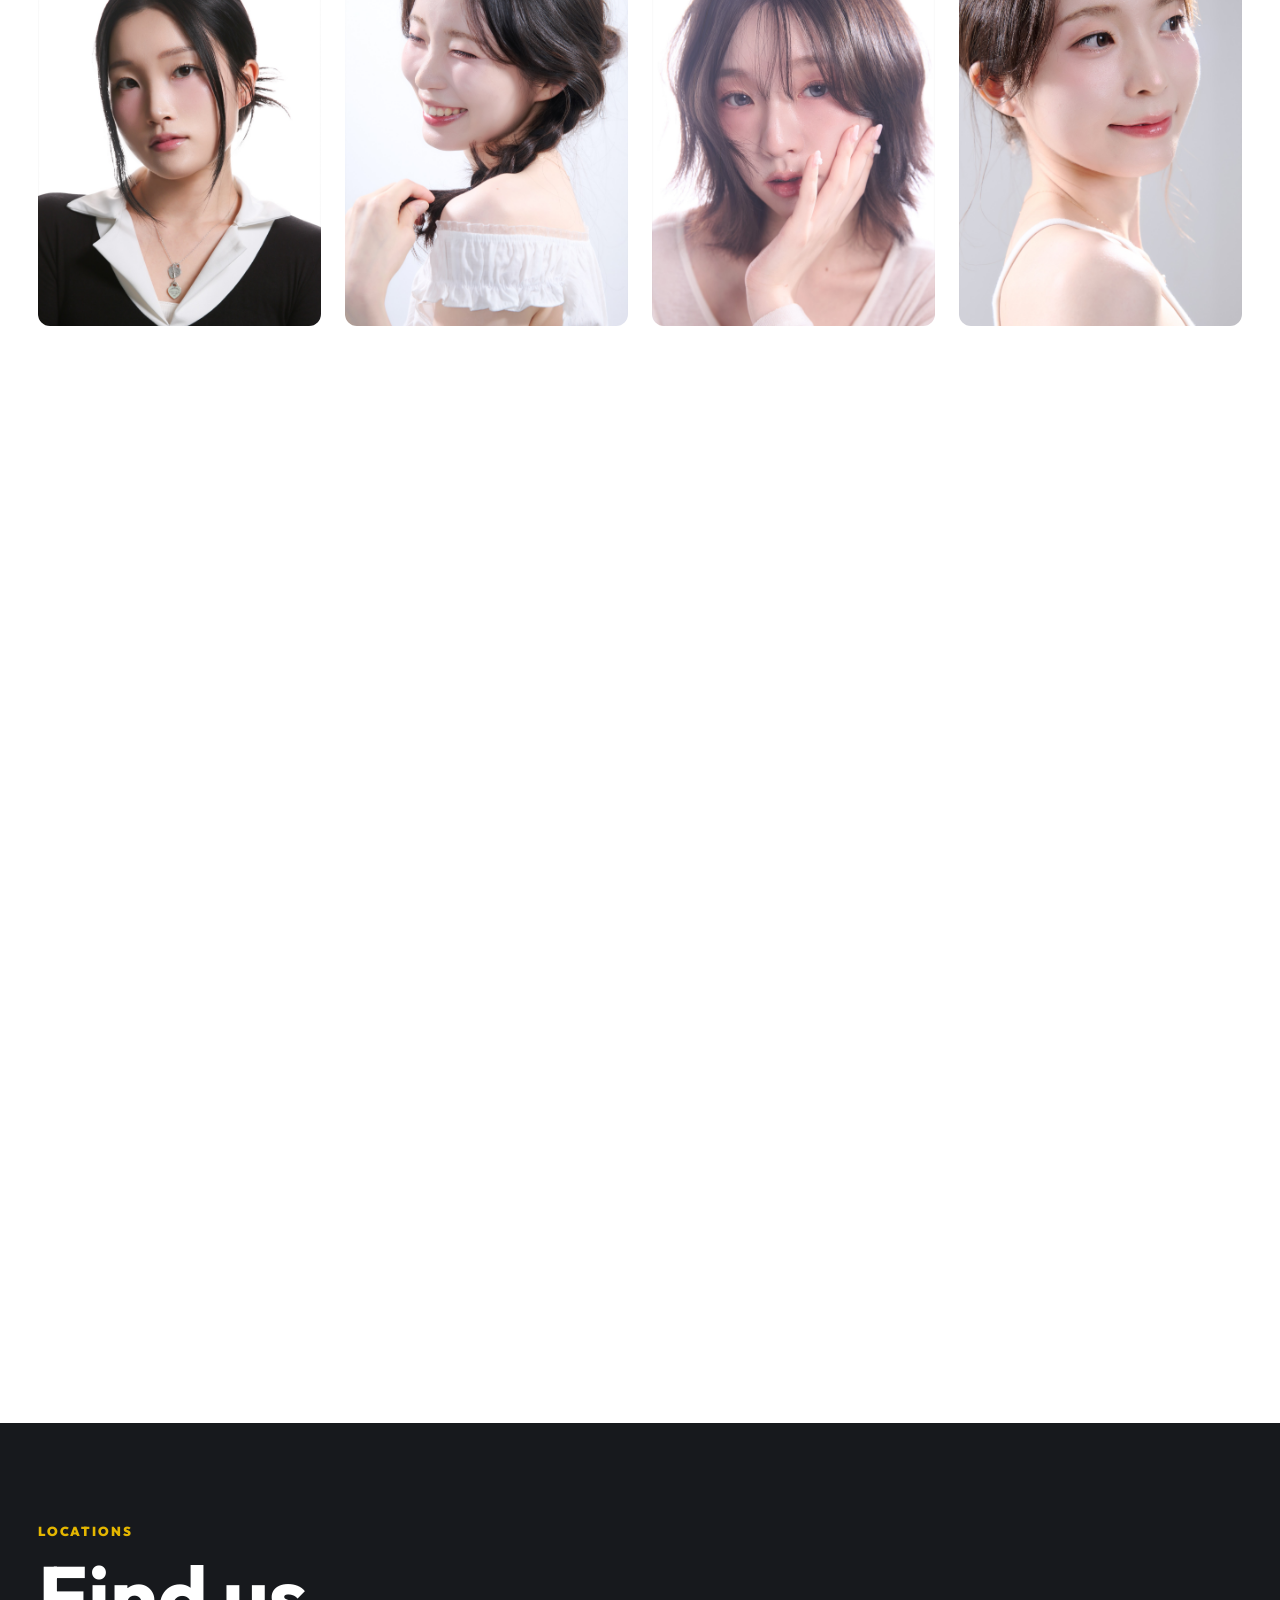
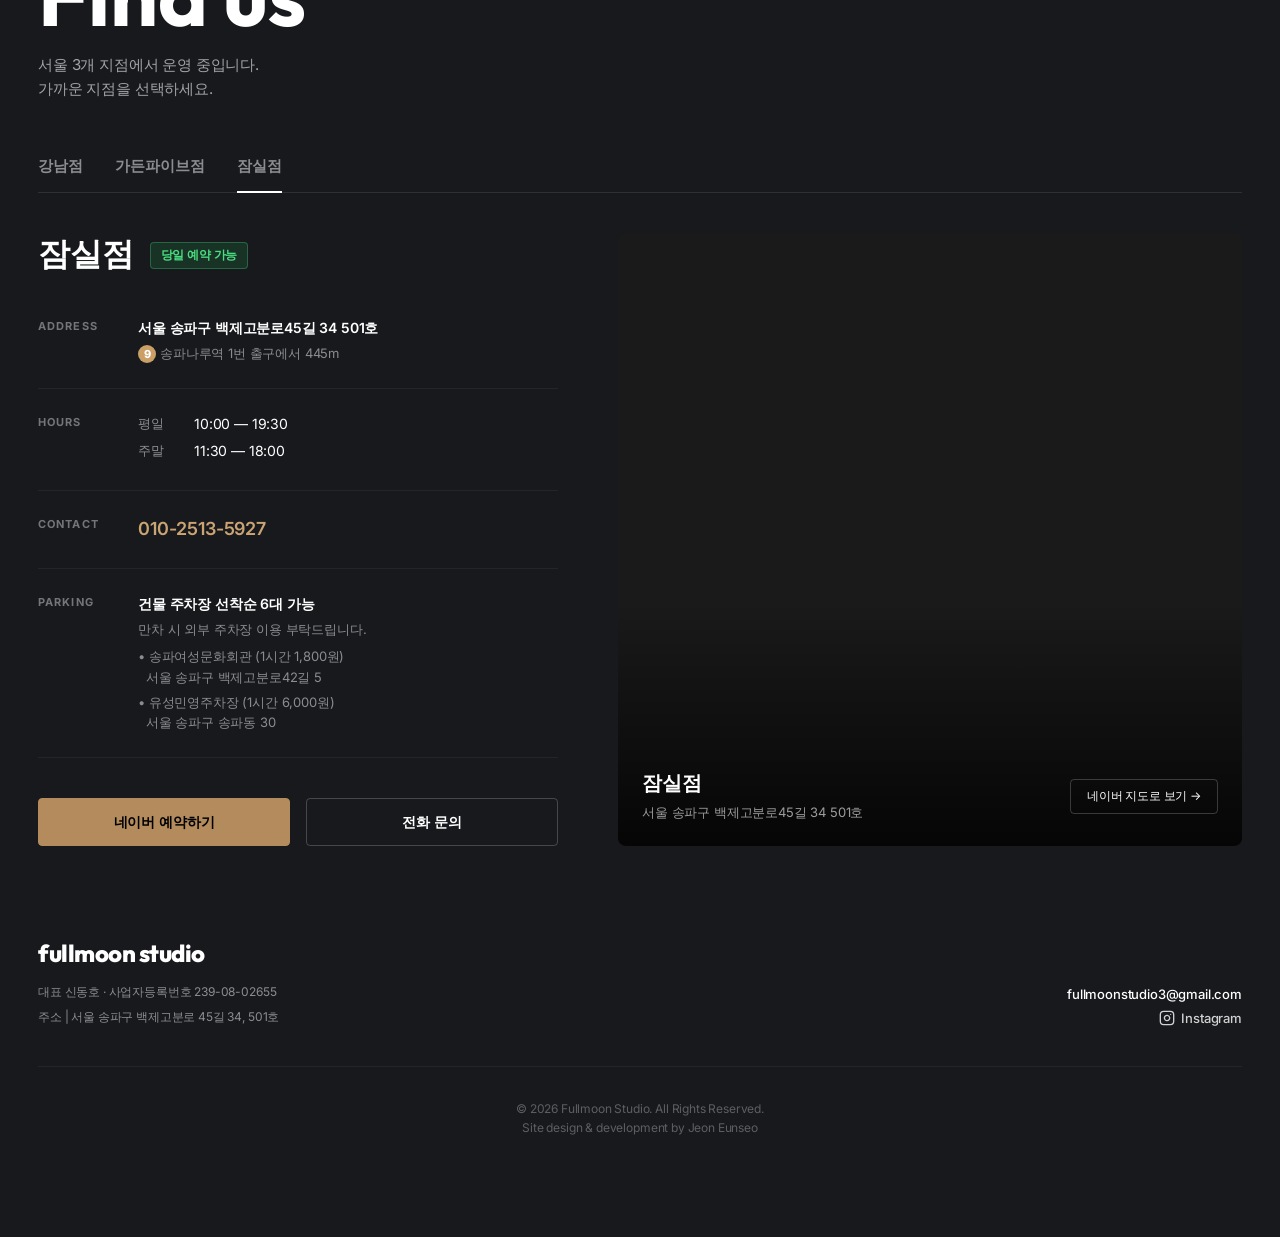
==== commit 9aa93679: "Add 취업사진 and 주니어프로필 to MORE PACKAGES" ====
--- a/index.html
+++ b/index.html
@@ -182,6 +182,10 @@
           </button>
           <div class="faq-answer">
             <p>
+              <strong>취업 사진</strong>: 면접·이력서용 깔끔한 취업 사진 촬영<br>
+              <span style="display:block;height:8px;"></span>
+              <strong>주니어 프로필</strong>: 아이의 자연스러운 표정을 담은 프로필 촬영<br>
+              <span style="display:block;height:8px;"></span>
               <strong>제품 사진</strong>: 브랜딩에 맞춘 깔끔한 제품 컷 촬영<br>
               <span style="display:block;height:8px;"></span>
               <strong>출장/스냅</strong>: 기업 행사, 워크샵, 세미나 등 현장 스냅 촬영
--- a/styles.css
+++ b/styles.css
@@ -39,6 +39,13 @@
   width: 100%;
   height: 100%;
   object-fit: cover;
+  -webkit-touch-callout: none; /* iOS Safari */
+  -webkit-user-select: none; /* Safari */
+  -khtml-user-select: none; /* Konqueror HTML */
+  -moz-user-select: none; /* Old versions of Firefox */
+  -ms-user-select: none; /* Internet Explorer/Edge */
+  user-select: none; /* Non-prefixed version */
+  -webkit-user-drag: none; /* Safari */
 }
 
 .site-header {
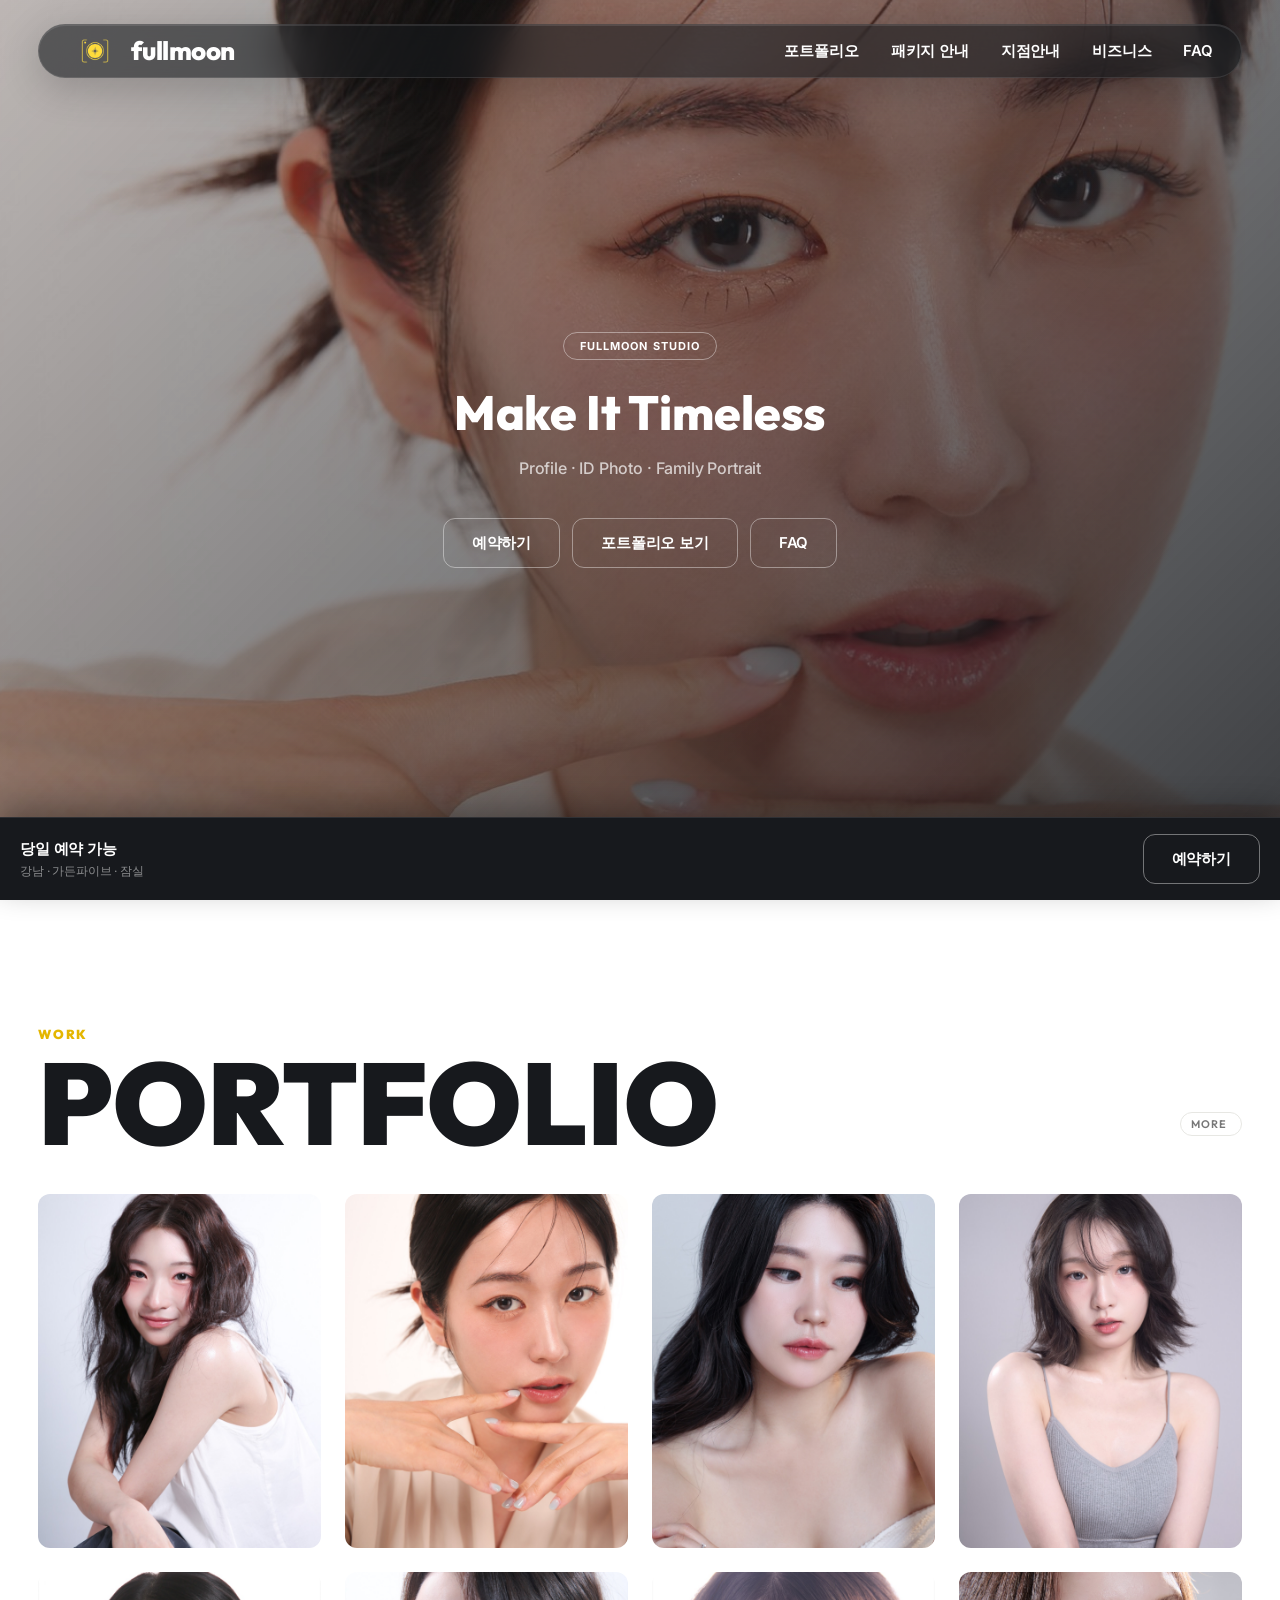
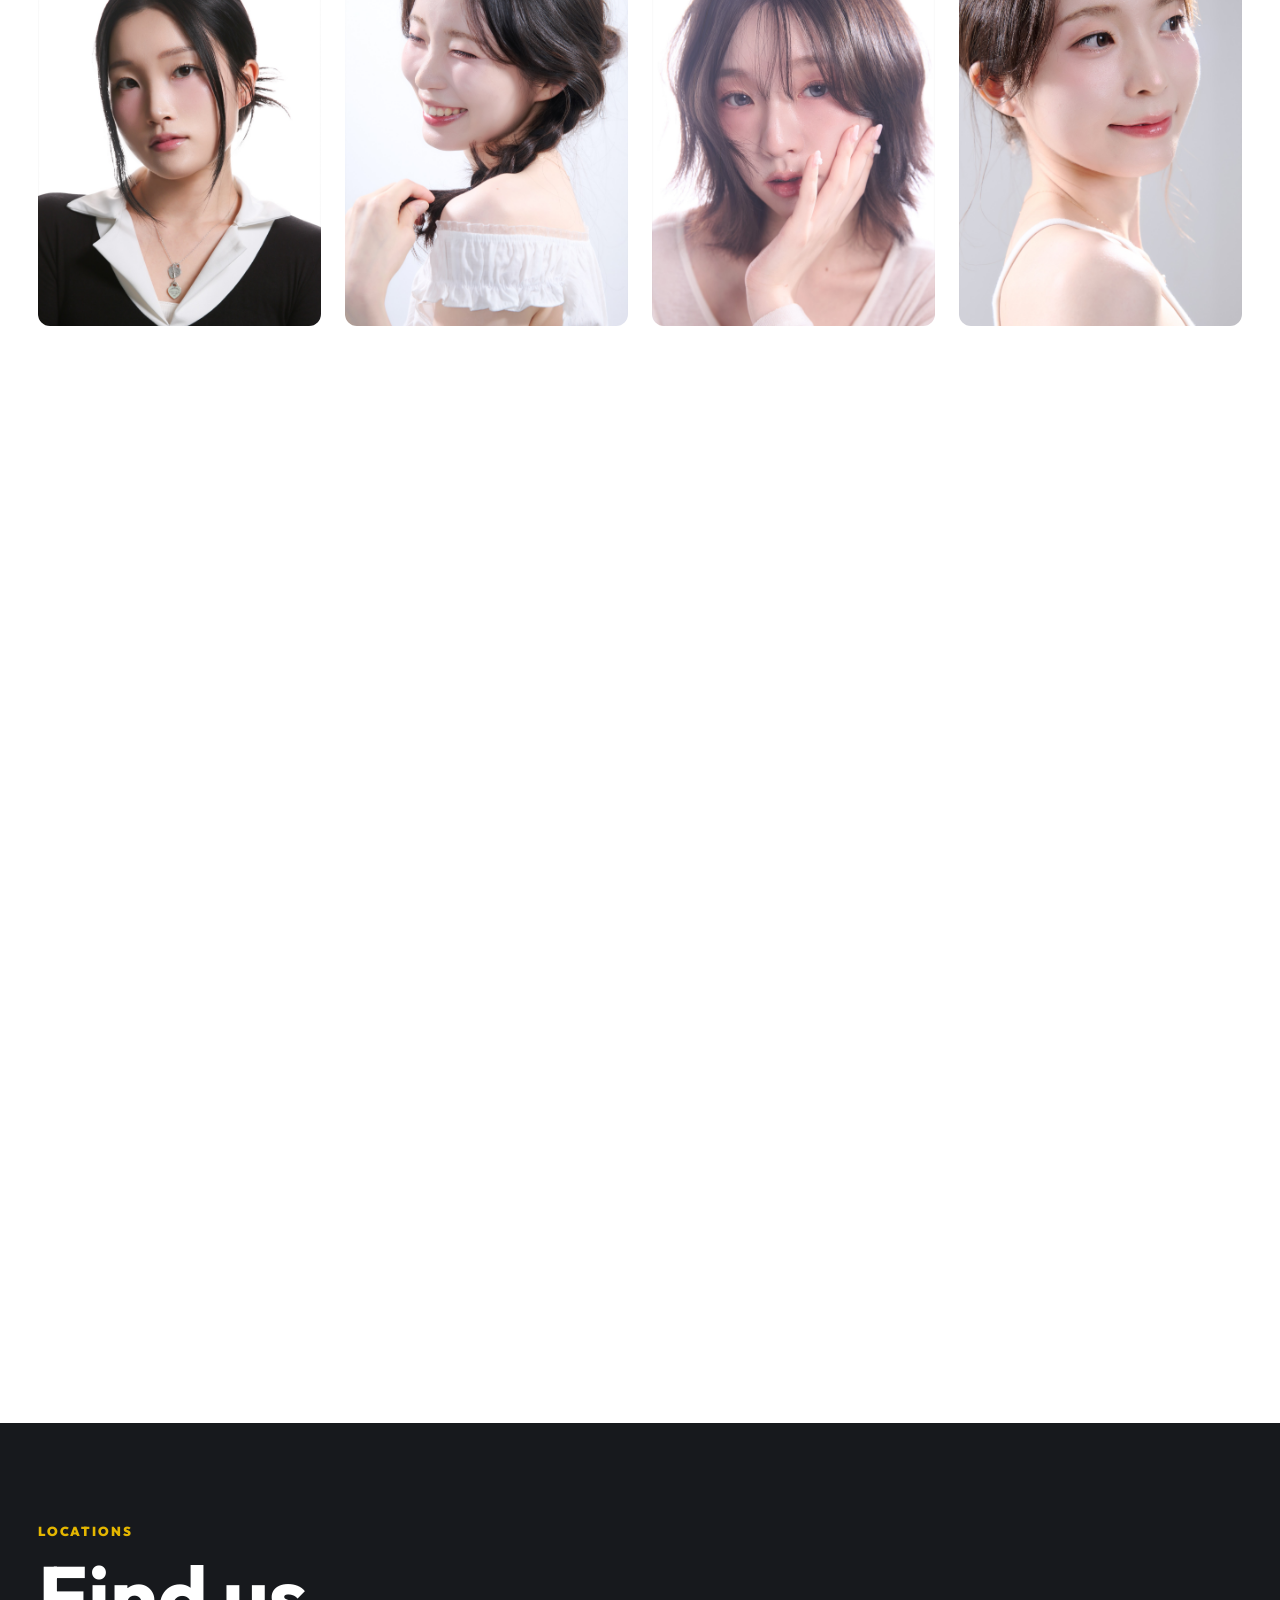
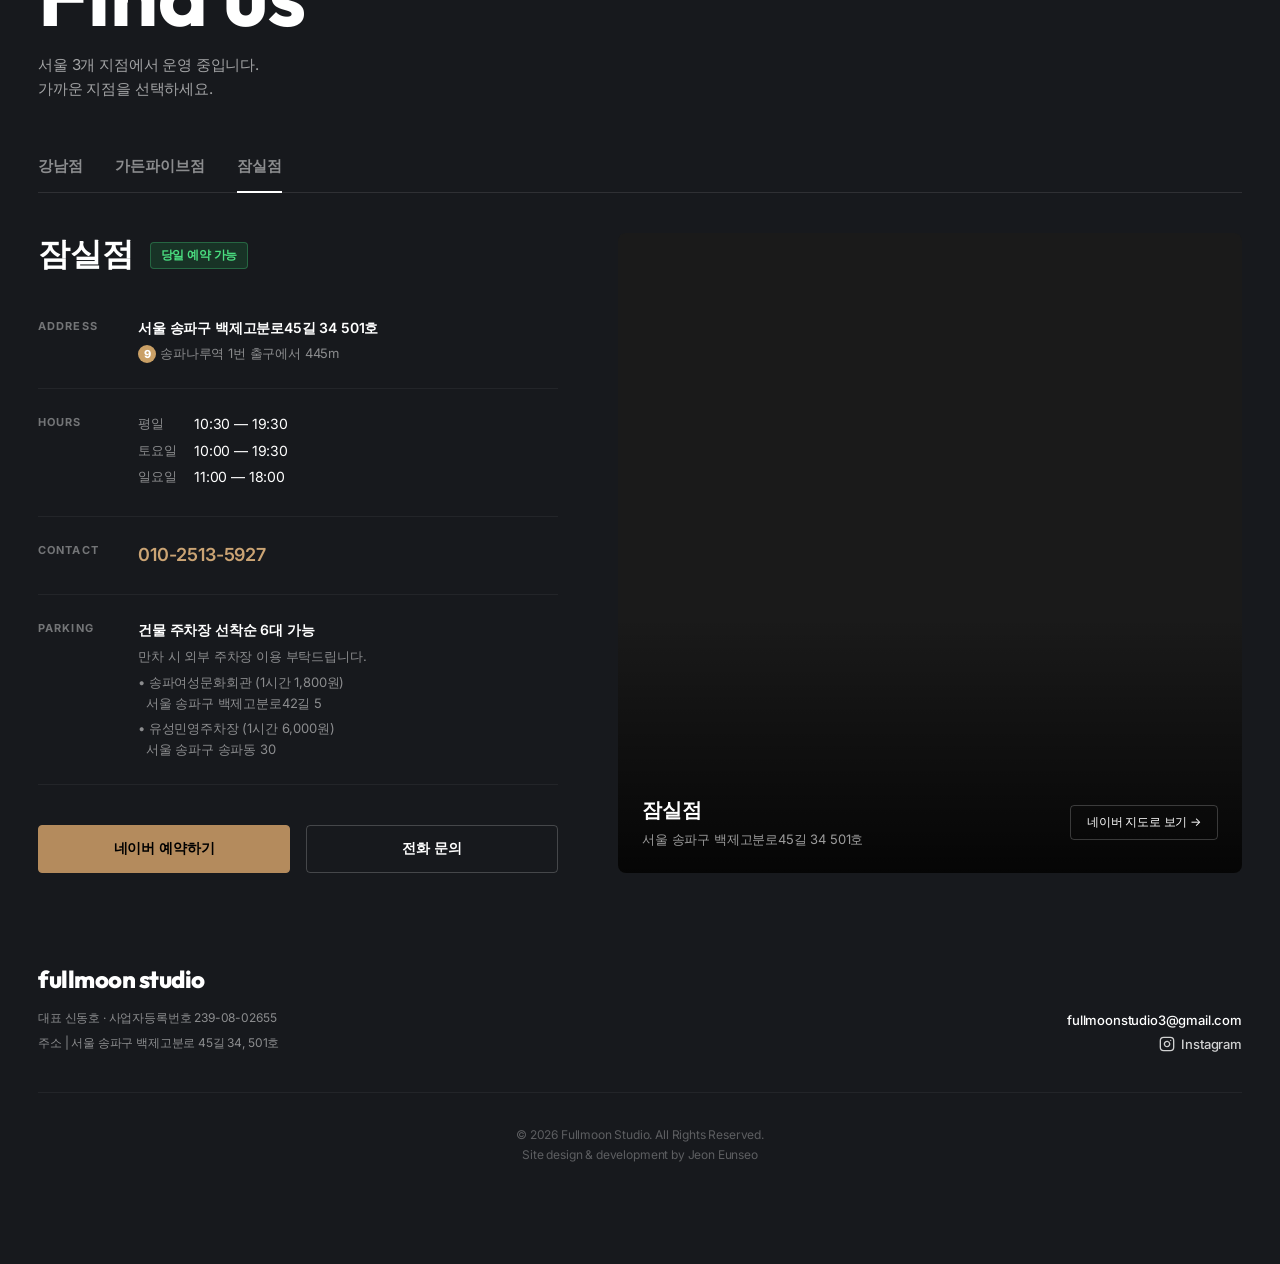
==== commit 20398870: "Update 잠실 business hours" ====
--- a/index.html
+++ b/index.html
@@ -232,8 +232,9 @@
               <div class="loc-info-item">
                 <dt>HOURS</dt>
                 <dd>
-                  <div class="hours-row"><span>평일</span> 10:00 — 19:30</div>
-                  <div class="hours-row"><span>주말</span> 11:30 — 18:00</div>
+                  <div class="hours-row"><span>평일</span> 10:30 — 19:30</div>
+                  <div class="hours-row"><span>토요일</span> 10:00 — 19:30</div>
+                  <div class="hours-row"><span>일요일</span> 11:00 — 18:00</div>
                 </dd>
               </div>
               <div class="loc-info-item">
